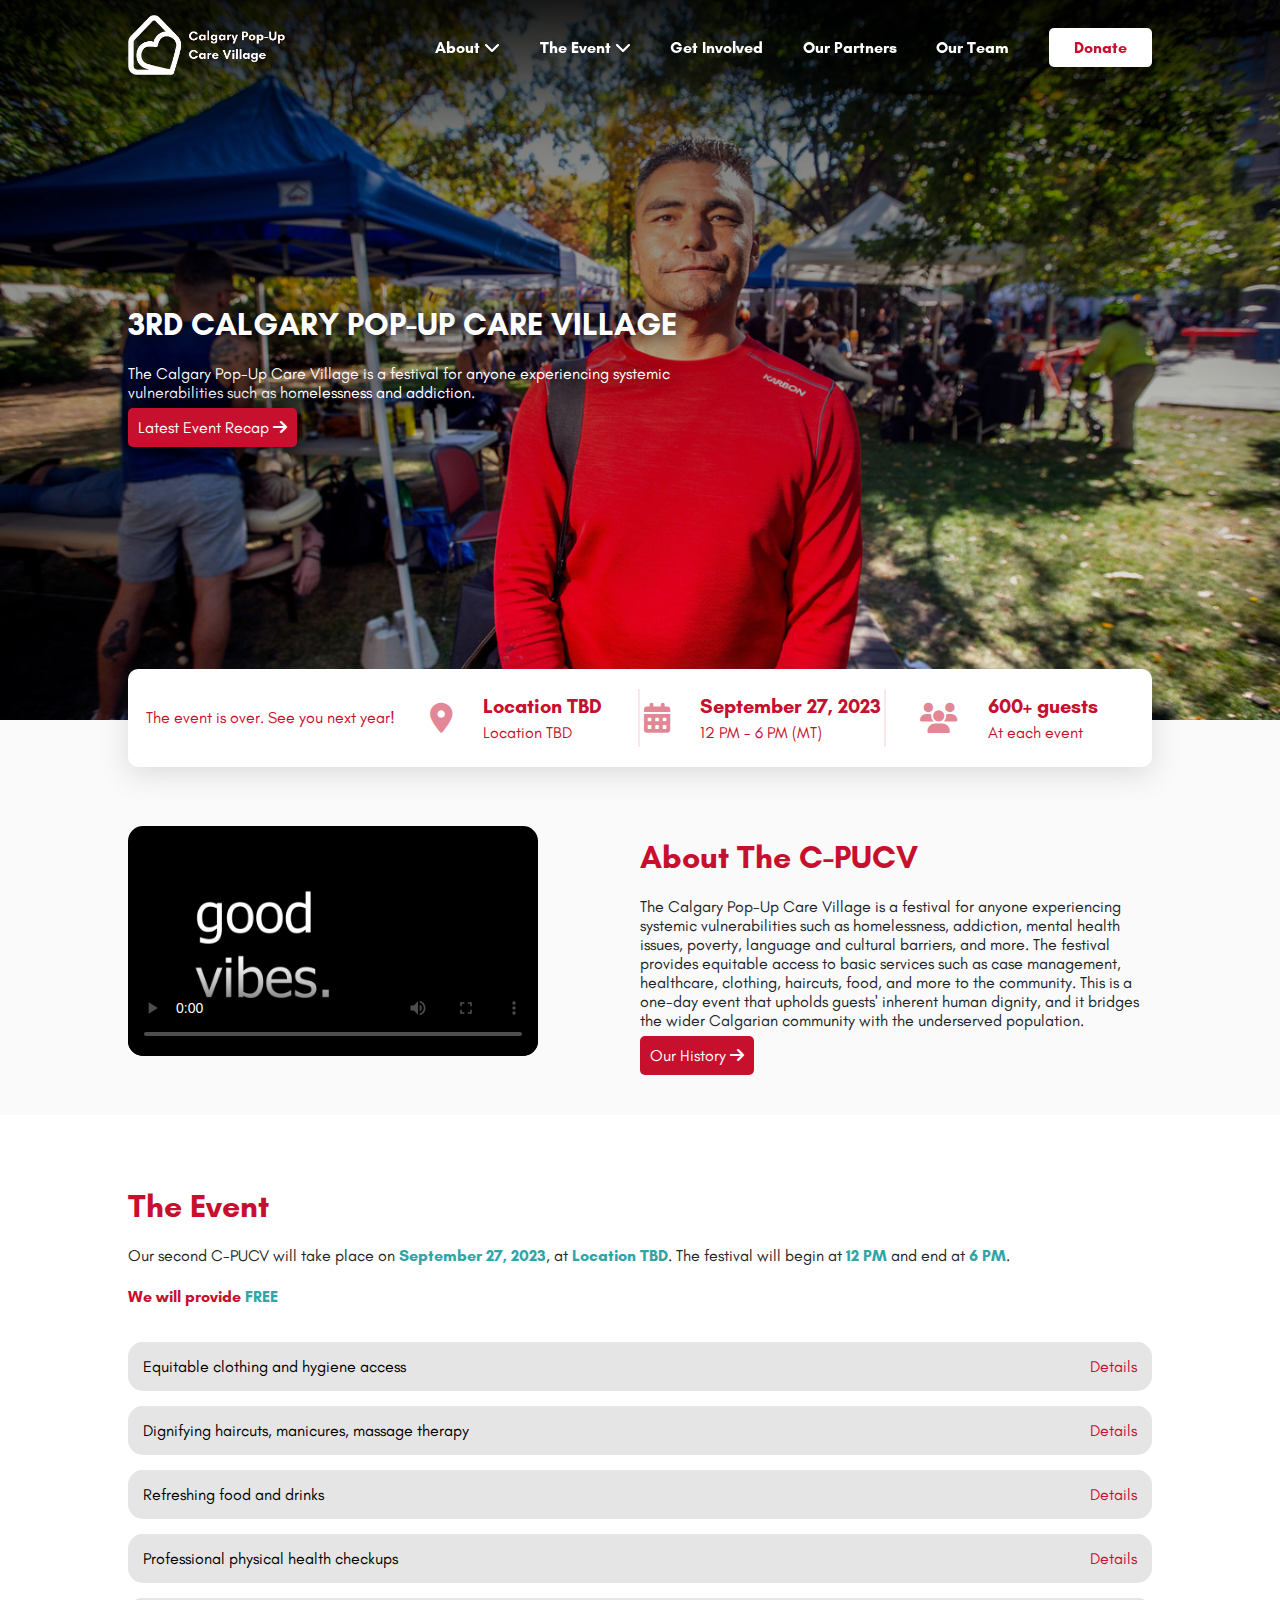
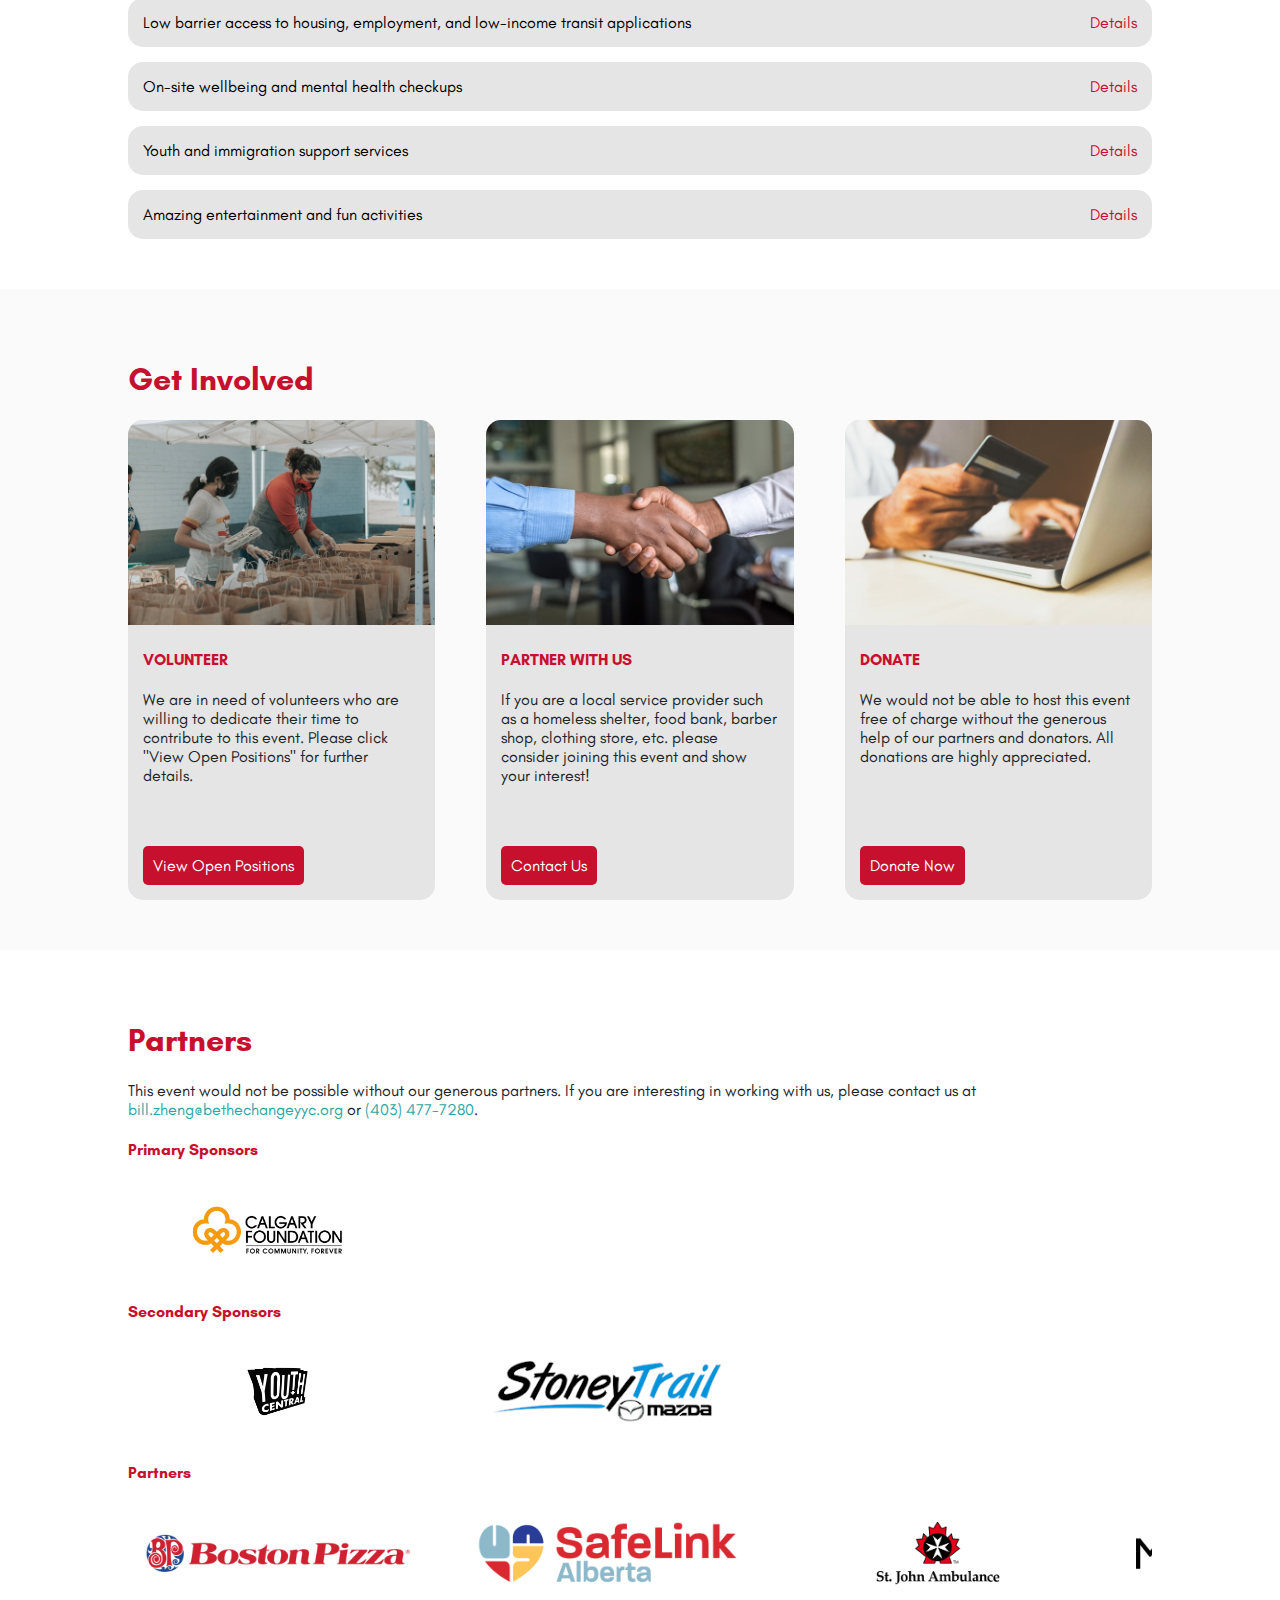
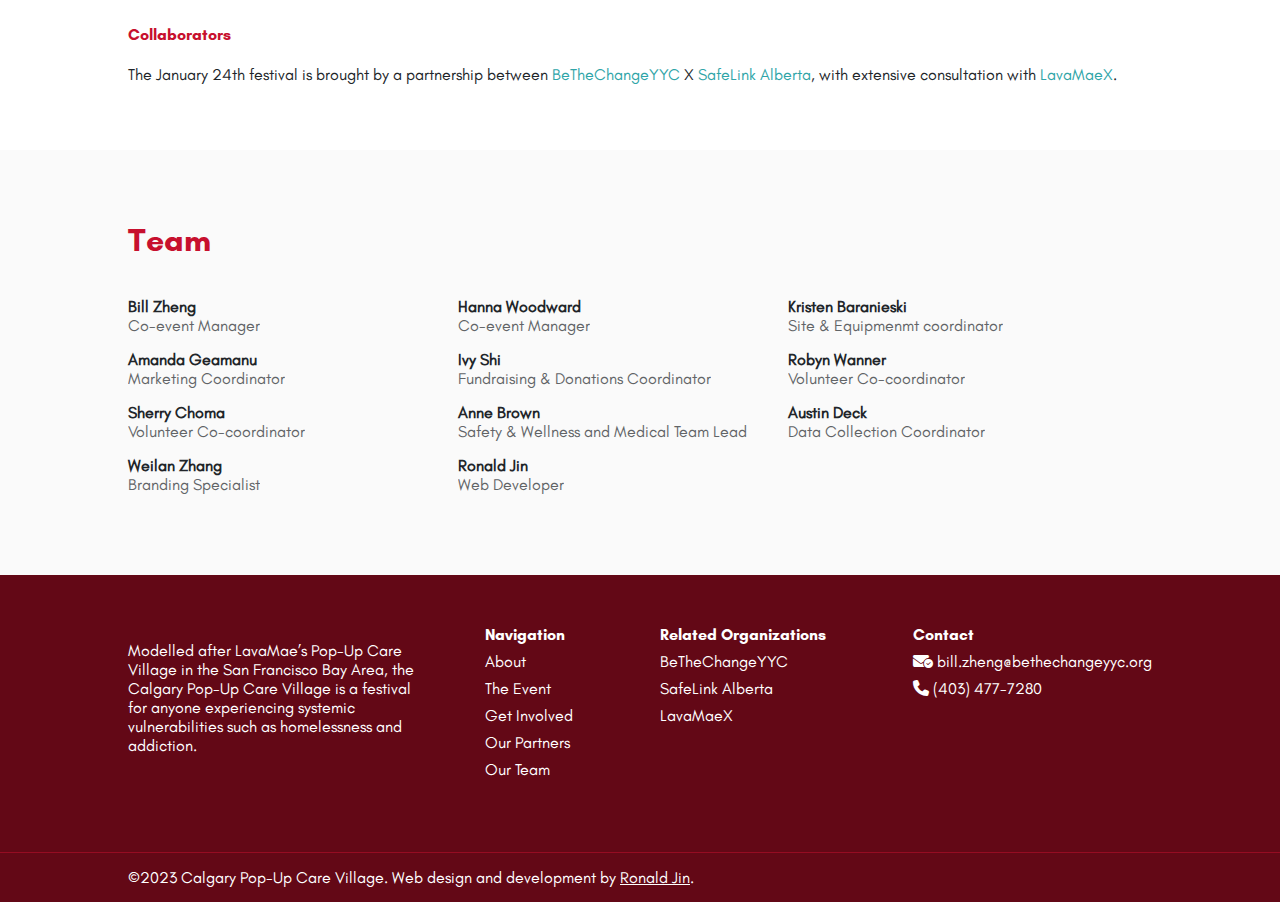
==== index.html @ bc86f2b8 "Update for next event" ====
<!DOCTYPE html>
<html lang="en">

<head>
    <!-- Google tag (gtag.js) -->
    <script async src="https://www.googletagmanager.com/gtag/js?id=G-TZ5S96DHBN"></script>
    <script>
        window.dataLayer = window.dataLayer || [];
        function gtag() { dataLayer.push(arguments); }
        gtag('js', new Date());

        gtag('config', 'G-TZ5S96DHBN');
    </script>
    <title>Calgary Pop-Up Care Village</title>
    <link rel="icon" type="image/x-icon" href="assets/images/favicon-16x16.png">
    <meta name="description"
        content="The C-PUCV is a festival providing access to services such as healthcare, clothing, haircuts, food and more for those experiencing vulnerabilities in Calgary like homelessness and addiction.">
    <link rel="stylesheet" href="assets/css/style.css">
    <link rel="stylesheet" href="assets/css/swiper-bundle.min.css">
    <link rel="stylesheet" href="assets/font awesome/css/all.min.css">
    <link rel="stylesheet" href="https://cdnjs.cloudflare.com/ajax/libs/animate.css/4.1.1/animate.min.css" />
    <meta name="viewport" content="width=device-width, initial-scale=1.0, maximum-scale=1">
</head>

<body>
    <!-- Nav Bar -->
    <div class="nav-bar">
        <a href="/#banner"><img src="assets/images/logo-white.png" alt="Calgary Pop-Up Care Village Logo"
                class="logo"></a>
        <div class="nav-bar-links">
            <div>
                <a class="menu-item" href="/#about">
                    About <i class="fa-solid fa-chevron-down"></i>
                </a>
                <ul class="dropdown-content">
                    <li><a href="history">History</a></li>
                </ul>
            </div>
            <div>
                <a class="menu-item" href="/#event">
                    The Event <i class="fa-solid fa-chevron-down"></i>
                </a>
                <ul class="dropdown-content">
                    <li><a href="09-27-2022">09/27/2022 Recap</a></li>
                </ul>
            </div>
            <a class="menu-item" href="/#get-involved">
                Get Involved
            </a>
            <a class="menu-item" href="/#partners">
                Our Partners
            </a>
            <a class="menu-item" href="/#team">
                Our Team
            </a>
            <a target="_blank" href="https://www.paypal.com/donate/?campaign_id=VTM8XFQFVV2RJ" class="donate-button"
                id="donate-button">
                Donate
            </a>
        </div>
        <a class="menu-item" id="menu"><i class="fa-solid fa-bars"></i></a>
    </div>
    <div class="nav-bar-links-mobile">
        <button id="close-nav"><i class="fa-solid fa-xmark"></i></button>
        <div class="mobile-parent">
            <span>
                <a href="/#about">
                    About
                </a>
                <button onclick="showContents('about-dropdown')" id="about-dropdown-button"><i
                        class="fa-solid fa-plus"></i></button>
            </span>
            <ul class="mobile-dropdown-content" id="about-dropdown">
                <li><a href="history">History</a></li>
            </ul>
        </div>
        <div class="mobile-parent">
            <span>
                <a href="/#event">
                    The Event
                </a>
                <button onclick="showContents('event-dropdown')" id="event-dropdown-button"><i
                        class="fa-solid fa-plus"></i></button>
            </span>
            <ul class="mobile-dropdown-content" id="event-dropdown">
                <li><a href="09-27-2022">09/27/2022 Recap</a></li>
            </ul>
        </div>
        <a href="/#get-involved">
            Get Involved
        </a>
        <a href="/#partners">
            Our Partners
        </a>
        <a href="/#team">
            Our Team
        </a>
        <a target="_blank" href="https://www.paypal.com/donate/?campaign_id=VTM8XFQFVV2RJ" class="donate-button">
            Donate
        </a>
    </div>
    <div id="mask"></div>
    <div id="mask2"></div>
    <div class="container banner" id="banner">
        <div class="banner-text">
            <h1 style=" text-transform: uppercase; color: white; text-shadow: 0px 0px 20px #000000;">3rd Calgary
                <span>Pop-Up</span> Care Village
            </h1>
            <p style="text-shadow: 0px 0px 20px #000000;">The Calgary Pop-Up Care Village is a festival for anyone
                experiencing systemic vulnerabilities such as
                homelessness and addiction.</p>
            <!-- <p><i class="fa-solid fa-calendar-days"></i> September 27, 2023: 12 PM - 6 PM</p>
            <p><i class="fa-solid fa-location-dot"></i> Location TBD (Location TBD)</p> -->
            <!-- <div id="countdown" style="margin-bottom: 30px;">
                <div>
                    <h4 id="days"></h4>
                    <p class="time-unit">Days</p>
                </div>
                <div>
                    <h4 id="hours"></h4>
                    <p class="time-unit">Hours</p>
                </div>
                <div>
                    <h4 id="minutes"></h4>
                    <p class="time-unit">Min</p>
                </div>
                <div>
                    <h4 id="seconds"></h4>
                    <p class="time-unit">Sec</p>
                </div>
            </div> -->
            <a class="button" style="margin-top: 15px; box-shadow:  0px 0px 20px #000000;" href="09-27-2022">Latest
                Event Recap <i class="fa-sharp fa-solid fa-arrow-right"></i></a>
        </div>
    </div>
    <div class="container about" id="about">
        <div class="event-info">
            <div class="event-info-item">
                <div id="countdown">
                    <div>
                        <h4 id="days"></h4>
                        <p class="time-unit">Days</p>
                    </div>
                    <div>
                        <h4 id="hours"></h4>
                        <p class="time-unit">Hours</p>
                    </div>
                    <div>
                        <h4 id="minutes"></h4>
                        <p class="time-unit">Min</p>
                    </div>
                    <div>
                        <h4 id="seconds"></h4>
                        <p class="time-unit">Sec</p>
                    </div>
                </div>
            </div>
            <div class="event-info-item">
                <i class="fa-solid fa-location-dot" style="color: rgba(199, 16, 46, 0.5)"></i>
                <div>
                    <h3>Location TBD</h3>
                    <p>Location TBD</p>
                </div>
            </div>
            <div class="event-info-item">
                <i class="fa-solid fa-calendar-days" style="color: rgba(199, 16, 46, 0.5)"></i>
                <div>
                    <h3>September 27, 2023</h3>
                    <p>12 PM - 6 PM (MT)</p>
                </div>
            </div>
            <div class="event-info-item">
                <i class="fa-solid fa-users" style="color: rgba(199, 16, 46, 0.5)"></i>
                <div>
                    <h3>600+ guests</h3>
                    <p>At each event</p>
                </div>
            </div>
        </div>
        <div class="about-flex">
            <video class="about-video" poster="assets/images/thumbnail.png" controls>
                <source src="assets/ videos/Updated C-PUCV Promotional Video.mp4" type="video/mp4">
                Your browser does not support the video tag.
            </video>
            <div class="about-text">
                <h1>About The C-PUCV</h1>
                <p>The Calgary Pop-Up Care Village is a festival for anyone experiencing systemic vulnerabilities such
                    as homelessness, addiction, mental health issues, poverty, language and cultural barriers, and more.
                    The festival provides equitable access to basic services such as case management, healthcare,
                    clothing, haircuts, food, and more to the community. This is a one-day event that upholds guests'
                    inherent human dignity, and it bridges the wider Calgarian community with the underserved
                    population.</p>
                <a class="button" href="history">Our History <i class="fa-sharp fa-solid fa-arrow-right"></i></a>
            </div>
        </div>
    </div>
    <div class="container event" id="event">
        <h1>The Event</h1>
        <p>Our second C-PUCV will take place on <span class="attention">September 27, 2023</span>, at <span
                class="attention">Location TBD</span>. The festival will begin at
            <span class="attention">12 PM</span> and end at <span class="attention">6 PM</span>.
        </p>
        <h4>We will provide <span class="attention">FREE</span></h4>
        <button class="accordion free-stuff">Equitable clothing and hygiene access</button>
        <div class="panel">
            <p>Our partners will provide clothing free of charge donated by local Calgarians, as well as free hygiene
                products such as razors, shaving cream, toothpaste, toothbrush, and other oral hygiene and hair hygiene
                products. We also have access to handwashing stations and porta potties on top of the city's
                pre-existing washroom system which will help alleviate the stress of guest flow.</p>
        </div>

        <button class="accordion free-stuff">Dignifying haircuts, manicures, massage therapy</button>
        <div class="panel">
            <p>Our partners from MC College, a group of Calgary based Registered Massage Therapists, and nursing
                instructors from the University of Calgary will be employing students and qualified professionals to
                perform dignifying haircuts, manicures, massage therapy services, as well as leading sessions of
                meditation practices free of charge. Guests will have the opportunity to enjoy a refreshing hairstyle
                change, a relaxing massage therapy, a beautifying manicure, as well as a stress-relieving meditation
                session.</p>
        </div>
        <button class="accordion free-stuff">Refreshing food and drinks </button>
        <div class="panel">
            <p>Location TBD will be kindly providing delicious food menu options including the Traditional Three Sisters
                soup, Pea and Ham soup served with Garlic Toast, Kerby Burger, and more. Moreover, we have partnered up
                with Boston Pizza to bring delicious, freshly prepared pizzas of various toppings to the event. Zero
                Food Waste Foundation and several of our partners will also be offering non-perishable food items during
                the festival for guests to access. Furthermore, guests have the opportunity to complete anonymous guest
                surveys and enter random prize draws to obtain pre-packaged take-to-go food items as well. Lastly, our
                partners have brought gift cards from various restaurants across Calgary as an incentive for guests to
                interact with their booth.</p>
        </div>
        <button class="accordion free-stuff">Professional physical health checkups</button>
        <div class="panel">
            <p>Our professional healthcare team will be able to assist guests with woundcares and other healthcare needs
                with paramedics onsite, full-range STBBI testing with gift card incentives. The STI Health Clinic can
                also administer STBBI treatment on-site as well as referrals to other professional health clinics in the
                city of Calgary for follow ups. We are fortunate to have Medicine Shoppe Pharmacy pharmacy who will be
                able to answer any questions regarding medication as well for newcomers, and AHS Safeworks will be
                bringing their iconic van for anyone wanting to access harm reduction safer consumption supplies.
                Additionally, we have nurses available on-site for vaccination administration, including COVID-19
                booster shots, as well as public health nurses representing 811 Healthlink informing the guests of what
                services one can find by accessing 811. In addition, we have partnered up with Pearle Vision from
                Sunridge Mall to bring accessible eye care to the festival. Moreover, St. John Ambulance Canada will be
                giving out nasal naloxone and offering training on opioid poisoning response at the event. Lastly,
                SafeLink Alberta will be bringing case managers and outreach workers representing the agency with
                on-site support of safer-sex supplies and HIV/HCV services.</p>
        </div>
        <button class="accordion free-stuff">Low barrier access to housing, employment, and low-income transit
            applications</button>
        <div class="panel">
            <p>Our partners will provide on-site housing waitlist check-ins for guests who have completed the Calgary
                Homeless Foundation Needs and Assessment Questionnaires (NSQ) documents, or complete one if the guest
                has not done so previously. They will provide professional assistance in terms of providing financial
                literacy course information and employment opportunities. As well, our City of Calgary Transit
                Community Outreach Team will be able to complete Low-Income Transit Applications on-site with guests who
                need to apply for such documents. Lastly, per request of our guests, Calgary Legal Guidance and Mustard
                Seed will be bringing their ID clinic to the festival for any guests to access.</p>
        </div>
        <button class="accordion free-stuff">On-site wellbeing and mental health checkups</button>
        <div class="panel">
            <p>We have fully trained crisis intervention responders and addiction support specialists who are on-site
                with Distress Centre Calgary, ECSSEN Career School, and Wood's Home available as a listening ear for
                anyone experiencing challenges and wanting to talk to someone. They will also offer referrals to
                professional counselling services if guests need. Our indigeneous-based partners will be performing
                drumming sessions as well as fostering cultural connections at the event.
            </p>
        </div>
        <button class="accordion free-stuff">Youth and immigration support services</button>
        <div class="panel">
            <p>As a brand new addition to our festival, we have invited several youth serving and immigrant serving
                agencies to provide services at our festival. Newcomers and refugees who are facing challenges
                navigating the social service system in Canada can access our professional immigration services
                professionals for further information and support. Lastly, Trellis and Calgary John Howard Society Youth
                Service branch will be able to better assist youths who are in-need of wrap-around services,
                anti-bullying support, and more.</p>
        </div>
        <button class="accordion free-stuff">Amazing entertainment and fun activities</button>
        <div class="panel">
            <p>Our festival strives to provide numerous entertainment opportunities for our guests to interact with. We
                have partnered up with PALS to have therapy dogs on-site for guests to pet and interact with
                well-trained professional therapy dogs. As well, we will be bringing photo booths, free-style rapping,
                indigeneous culture, and just plain fun to the event.</p>
        </div>
        <!-- <h4>
            Information Posters
        </h4>
        <ul class="posters">
            <li><a class="link" href="assets/posters/1.png" download="portrait-a4-style-1">Portrait A4 Style 1
                    (.png)</a></li>
            <li><a class="link" href="assets/posters/2.png" download="portrait-a4-style-2">Portrait A4 Style 2
                    (.png)</a></li>
            <li><a class="link" href="assets/posters/horizontal red.png" download="landscape-a-style-1">Landscape A4
                    Style 1 (.png)</a></li>
            <li><a class="link" href="assets/posters/horizontal white.png" download="landscape-a-style-2">Landscape A4
                    Style 2 (.png)</a></li>
            <li><a class="link" href="assets/posters/C-PUCV Horizontal Posters (A4).pdf"
                    download="landscape-a4">Landscape A4 (.pdf)</a></li>
            <li><a class="link" href="assets/posters/C-PUCV Posters (A4).pdf" download="portrait-a4">Portrait A4
                    (.pdf)</a></li>
        </ul> -->
    </div>
    <div class="container get-involved" id="get-involved">
        <h1>Get Involved</h1>
        <div class="get-involved-flex">
            <div class="info-wrapper">
                <img src="assets/images/volunteer.jpg">
                <div class="opportunity">
                    <h4>VOLUNTEER </h4>
                    <p>We are in need of volunteers who are willing
                        to dedicate their time to contribute to this event. Please
                        click "View Open Positions" for further details.</p>
                </div>
                <button id="volunteer" class="button get-involved-button">View Open Positions</button>
            </div>
            <div class="modal" id="volunteer-modal">
                <button class="close"><i class="fa-solid fa-xmark"></i></button>
                <h3>Current Openings</h1>
                    <p> UCalgary Recovery Community Volunteers as well as UCalgary Nursing Students will receive
                        co-curricular credits for time spent attending all mandatory trainings and volunteering for the
                        festival. </p>
                    <button class="accordion" style="margin-top: 0">Data Collection Ambassadors</button>
                    <div class="panel">
                        <p>Summary</p>
                        <p class="job-description">As a Data Collection and Analysis Specialist, you will work in a team
                            of two to ensure accurate collection
                            of surveys during the event for both our partners and guests (voluntary for guests). After
                            the event, you
                            will work collectively with the Team Lead to create and compile data for the Impact Report.
                        </p>
                        <div style="display: flex; flex-wrap: wrap; margin: -7.5px">
                            <a target="_blank" href="assets/pdf/Data Collection Ambassadors.docx.pdf"
                                class="job-button"><i class="fa-solid fa-file-pdf"></i> View Full Details </a>
                            <a target="_blank" href="https://forms.gle/2C3Y3AqjDWkENXGA8" class="job-button"><i
                                    class="fa-solid fa-arrow-up-right-from-square"></i> Apply </a>
                        </div>
                    </div>

                    <button class="accordion">Hospitality Ambassador</button>
                    <div class="panel">
                        <p>Summary</p>
                        <p class="job-description">Hospitality Ambassadors will work in a team of two (minimum) to carry
                            out ‘radical hospitality’: putting
                            extraordinary effort to make the guests feel welcome, to break down barriers that prevent
                            people from
                            participating, and to help people navigate the services and resources available. Ambassadors
                            may patrol
                            the event or work at entry/exit points or a central information booth. These volunteers also
                            encourage
                            participation in activities and free raffles by giving out tickets to guests.</p>
                        <div style="display: flex; flex-wrap: wrap; margin: -7.5px">
                            <a target="_blank" href="assets/pdf/Hospitality Ambassadors.docx (1).pdf"
                                class="job-button"><i class="fa-solid fa-file-pdf"></i> View Full Details </a>
                            <a target="_blank" href="https://forms.gle/2C3Y3AqjDWkENXGA8" class="job-button"><i
                                    class="fa-solid fa-arrow-up-right-from-square"></i> Apply </a>
                        </div>
                    </div>

                    <button class="accordion">Medical Volunteers</button>
                    <div class="panel">
                        <p>Summary</p>
                        <p class="job-description">Volunteers of the Medical First Response Central Team will respond to
                            medical related issues alongside
                            our St. John Ambulance Medical First Response partner. Volunteers will primarily be at the
                            First Aid
                            station and move about the event as needed. EMR , PCP, ACP designations or other similar
                            medical
                            designations are required for this role.</p>
                        <div style="display: flex; flex-wrap: wrap; margin: -7.5px">
                            <a target="_blank" href="assets/pdf/Medical Volunteers.docx.pdf" class="job-button"><i
                                    class="fa-solid fa-file-pdf"></i> View Full Details </a>
                            <a target="_blank" href="https://forms.gle/2C3Y3AqjDWkENXGA8" class="job-button"><i
                                    class="fa-solid fa-arrow-up-right-from-square"></i> Apply </a>
                        </div>
                    </div>

                    <button class="accordion">Safety and Wellness Ambassadors</button>
                    <div class="panel">
                        <p>Summary</p>
                        <p class="job-description">Safety and Wellness (SW) Ambassadors will work in a team of two
                            (minimum) to ensure the general
                            safety and cleanliness of the site is maintained during the event. SW Ambassadors will greet
                            and share
                            conversation with guests in a welcoming and positive manner and help ensure the personal
                            security of
                            everyone working and attending the event. Interactions can include noticing and
                            de-escalating arising
                            security issues during the event, calling for support as needed, and directing individuals
                            to the Safework
                            Safe Consumption Site when appropriate. SW Ambassadors will work with the Medical First
                            Response
                            team to ensure that individuals in medical distress are being properly looked after. In
                            addition,
                            Ambassadors will keep the event location clean and orderly, such as picking up trash.</p>
                        <div style="display: flex; flex-wrap: wrap; margin: -7.5px">
                            <a target="_blank" href="assets/pdf/Safety and Wellness Ambassadors.docx (1).pdf"
                                class="job-button"><i class="fa-solid fa-file-pdf"></i> View Full Details </a>
                            <a target="_blank" href="https://forms.gle/2C3Y3AqjDWkENXGA8" class="job-button"><i
                                    class="fa-solid fa-arrow-up-right-from-square"></i> Apply </a>
                        </div>
                    </div>
            </div>
            <div class="info-wrapper">
                <img src="assets/images/partner.jpg">
                <div class="opportunity">
                    <h4>PARTNER WITH US</h4>
                    <p>If you are a local service provider such as a homeless shelter, food bank, barber shop, clothing
                        store, etc. please consider joining this event and
                        show your interest!</p>
                </div>
                <button id="partner" class="button get-involved-button">Contact Us</button>
                <div class="modal" id="partner-modal">
                    <button class="close"><i class="fa-solid fa-xmark"></i></button>
                    <h3>Contact Us</h3>
                    <p>You can contact us with any of the methods below.</p>
                    <div style="display: flex; flex-wrap: wrap;">
                        <a class="job-button" style="margin-bottom: 30px; margin-right: 15px;"
                            href="mailto:bill.zheng@bethechangeyyc.org"><i
                                class="fa-solid fa-envelope-circle-check"></i>
                            bill.zheng@bethechangeyyc.org</a>
                        <a class="job-button" style="margin-bottom: 30px;" href="tel:403-477-7280"><i
                                class="fa-solid fa-phone"></i> (403) 477-7280</a>
                    </div>
                </div>
            </div>
            <div class="info-wrapper">
                <img src="assets/images/donate.jpg">
                <div class="opportunity">
                    <h4>DONATE</h4>
                    <p>We would not be able to host this event free of
                        charge without the generous help of our partners and donators. All donations are
                        highly appreciated.</p>
                </div>
                <a target="_blank" href="https://www.paypal.com/donate/?campaign_id=VTM8XFQFVV2RJ"
                    class="button get-involved-button">Donate Now</a>
            </div>
        </div>
    </div>
    <div class="container partners" id="partners">
        <h1>Partners</h1>
        <p>This event would not be possible without our generous partners. If you are interesting in working with us,
            please contact us at <a class="link"
                href="mailto:bill.zheng@bethechangeyyc.org">bill.zheng@bethechangeyyc.org</a> or <a class="link"
                href="tel:403-477-7280">(403) 477-7280</a>.</p>
        <h4>Primary Sponsors</h4>
        <div class="swiper swiper1">
            <!-- Additional required wrapper -->
            <div class="swiper-wrapper">
                <!-- Slides -->
                <div class="swiper-slide swiper1-slide"><a target="_blank"
                        href="https://calgaryfoundation.org/grantsawards-loans/types-of-grants/grassroots-grants/neighbour-grants-2/"><img
                            style="height: 100%; width: auto;"
                            src="assets/images/01-24-2023/partners/Calgary-Foundation-scaled.jpg"></a>
                </div>
            </div>

            <!-- If we need navigation buttons
            <div class="swiper-button-prev"></div>
            <div class="swiper-button-next"></div> -->
        </div>
        <h4>
            Secondary Sponsors
        </h4>
        <div class="swiper swiper1">
            <!-- Additional required wrapper -->
            <div class="swiper-wrapper">
                <!-- Slides -->
                <div class="swiper-slide swiper1-slide"><a target="_blank" href="https://youthcentral.com/"><img
                            style="height: 100%; width: auto;"
                            src="assets/images/01-24-2023/partners/Youth-Central-Black-PNG-site-icon.png"></a>
                </div>
                <div class="swiper-slide swiper1-slide"><a target="_blank" href="https://www.stoneytrailmazda.com/"><img
                            style="height: 100%; width: auto;" src="assets/images/01-24-2023/partners/mazda.png"></a>
                </div>
            </div>

            <!-- If we need navigation buttons
            <div class="swiper-button-prev"></div>
            <div class="swiper-button-next"></div> -->
        </div>
        <h4>
            Partners
        </h4>
        <div class="swiper swiper1">
            <!-- Additional required wrapper -->
            <div class="swiper-wrapper">
                <!-- Slides -->
                <div class="swiper-slide swiper1-slide"><a target="_blank"
                        href="https://bostonpizza.com/en/index.html"><img
                            src="assets/images/sponsors/bostonpizza.png"></a></div>
                <div class="swiper-slide swiper1-slide"><a target="_blank" href="https://safelinkalberta.ca/"><img
                            src="assets/images/sponsors/SafeLink-Logo_Cropped-01.png"></a></div>
                <div class="swiper-slide swiper1-slide"><a target="_blank" href="https://sja.ca/en"><img
                            style="height: 100%; width: auto;"
                            src="assets/images/sponsors/St._John_Ambulance_Canada_Logo.svg.png"></a></div>
                <div class="swiper-slide swiper1-slide"><a target="_blank" href="https://www.mccollege.ca/"><img
                            src="assets/images/sponsors/MC College Text WINN (Black)_1587139525.png"></a></div>
                <div class="swiper-slide swiper1-slide"><a target="_blank" href="https://momentum.org/"><img
                            src="assets/images/sponsors/momentum.png"></a></div>
                <div class="swiper-slide swiper1-slide"><a target="_blank" href="https://www.distresscentre.com/"><img
                            src="assets/images/sponsors/DC-logo-medium-transparency.png"></a>
                </div>
                <div class="swiper-slide swiper1-slide"><a target="_blank" href="https://iksook.ca/"><img
                            style="height: 100%; width: auto;"
                            src="assets/images/sponsors/Iksooksipaitapii-Logo-003-1.webp"></a>
                </div>
                <div class="swiper-slide swiper1-slide"><a target="_blank"
                        href="https://www.albertahealthservices.ca/findhealth/Service.aspx?id=1702&serviceAtFacilityID=1035079"><img
                            style="height: 100%; width: auto;" src="assets/images/sponsors/safeworks.jpg"></a>
                </div>
                <div class="swiper-slide swiper1-slide"><a target="_blank"
                        href="https://www.instagram.com/nanbertmanor/"><img style="height: 100%; width: auto;"
                            src="assets/images/sponsors/received_1519053658530473.jpeg"></a>
                </div>
                <div class="swiper-slide swiper1-slide"><a target="_blank"
                        href="https://www.facebook.com/AngelsInActionAIA/"><img style="height: 100%; width: auto;"
                            src="assets/images/01-24-2023/partners/306171343_464691989037082_2234281522987533073_n.jpg"></a>
                </div>
                <div class="swiper-slide swiper1-slide"><a target="_blank" href="https://harvesthillscares.ca/"><img
                            style="height: 100%; width: auto;" src="assets/images/01-24-2023/partners/index.jpg"></a>
                </div>
                <div class="swiper-slide swiper1-slide"><a target="_blank" href="https://www.calgaryfoodbank.com/"><img
                            src="assets/images/01-24-2023/partners/CalgaryFoodBank_Logo.png"></a>
                </div>
                <div class="swiper-slide swiper1-slide"><a target="_blank"
                        href="https://www.facebook.com/yyc.zerowaste/"><img style="height: 100%; width: auto;"
                            src="assets/images/01-24-2023/partners/zerofoodwaste.png"></a>
                </div>
                <div class="swiper-slide swiper1-slide"><a target="_blank"
                        href="https://www.ucalgary.ca/safer-substance-use/ucrc"><img style="height: 100%; width: auto;"
                            src="assets/images/01-24-2023/partners/UCalgary.svg"></a>
                </div>
                <div class="swiper-slide swiper1-slide"><a target="_blank"
                        href="https://www.instagram.com/theliamprojectyyc/?hl=en"><img
                            style="height: 100%; width: auto;"
                            src="assets/images/01-24-2023/partners/dark-blue-logo-1024x1024.png"></a>
                </div>
                <div class="swiper-slide swiper1-slide"><a target="_blank" href="https://immigrant-education.ca/"><img
                            style="height: 100%; width: auto;"
                            src="assets/images/01-24-2023/partners/TIES-Websafe-Logo.png"></a>
                </div>
                <div class="swiper-slide swiper1-slide"><a target="_blank"
                        href="https://www.immigrantservicescalgary.ca/"><img style="height: 100%; width: auto;"
                            src="assets/images/01-24-2023/partners/logo.svg"></a>
                </div>
                <div class="swiper-slide swiper1-slide"><a target="_blank" href="https://www.calgary.ca/cps.html"><img
                            style="height: 100%; width: auto;" src="assets/images/01-24-2023/partners/CPS-logo.svg"></a>
                </div>
                <div class="swiper-slide swiper1-slide"><a target="_blank" href="https://resetcalgary.ca/"><img
                            style="height: 100%; width: auto;"
                            src="assets/images/01-24-2023/partners/Reset-Formerly-SAS-Logo.jpg"></a>
                </div>
                <div class="swiper-slide swiper1-slide"><a target="_blank" href="https://clg.ab.ca/"><img
                            style="height: 100%; width: auto;"
                            src="assets/images/01-24-2023/partners/color-logo.svg"></a>
                </div>
                <div class="swiper-slide swiper1-slide"><a target="_blank"
                        href="https://sunridgemall.net/stores/sunridgemall-sunridge-mall-pearle-vision"><img
                            style="height: 100%; width: auto;"
                            src="assets/images/01-24-2023/partners/Pearle-Vision.png"></a>
                </div>
                <div class="swiper-slide swiper1-slide"><a target="_blank" href="https://medshoppe.ca/"><img
                            style="height: 100%; width: auto;"
                            src="assets/images/01-24-2023/partners/MedShoppeLogoReverse.png"></a>
                </div>
                <div class="swiper-slide swiper1-slide"><a target="_blank"
                        href="https://www.albertahealthservices.ca/findhealth/Service.aspx?id=1001498"><img
                            style="height: 100%; width: auto;"
                            src="assets/images/01-24-2023/partners/1200px-Alberta_Health_Services_Logo.svg.png"></a>
                </div>
                <div class="swiper-slide swiper1-slide"><a target="_blank" href="https://www.palspets.com/"><img
                            style="height: 100%; width: auto;"
                            src="assets/images/01-24-2023/partners/PALS_bwlogo.png"></a>
                </div>
                <div class="swiper-slide swiper1-slide"><a target="_blank" href="https://www.woodshomes.ca/"><img
                            style="height: 100%; width: auto;" src="assets/images/01-24-2023/partners/Group.svg"></a>
                </div>
                <div class="swiper-slide swiper1-slide"><a target="_blank" href="https://ecssen.ca/"><img
                            style="height: 100%; width: auto;"
                            src="assets/images/01-24-2023/partners/new_ecssen_logo.png"></a>
                </div>
                <div class="swiper-slide swiper1-slide"><a target="_blank" href="https://www.risecalgary.ca/"><img
                            style="height: 100%; width: auto;"
                            src="assets/images/01-24-2023/partners/RCRC_Logo_Colour.webp"></a>
                </div>
                <div class="swiper-slide swiper1-slide"><a target="_blank" href="https://www.goodwill.ab.ca/"><img
                            src="assets/images/01-24-2023/partners/goodwill.png"></a>
                </div>
                <div class="swiper-slide swiper1-slide"><a target="_blank" href="https://ciwa-online.com/"><img
                            src="assets/images/01-24-2023/partners/ciwa40years.gif"></a>
                </div>
                <div class="swiper-slide swiper1-slide"><a target="_blank" href="https://www.prospectnow.ca/"><img
                            src="assets/images/01-24-2023/partners/logo_green.svg"></a>
                </div>
                <div class="swiper-slide swiper1-slide"><a target="_blank" href="https://gatewayassociation.ca/"><img
                            style="height: 100%; width: auto;"
                            src="assets/images/01-24-2023/partners/cropped-logogateweb.png"></a>
                </div>
                <div class="swiper-slide swiper1-slide"><a target="_blank" href="https://www.cjhs.ca/"><img
                            src="assets/images/01-24-2023/partners/CJHSTitleBar.png"></a>
                </div>
                <div class="swiper-slide swiper1-slide"><a target="_blank"
                        href="https://www.salvationarmycalgary.org/"><img style="height: 100%; width: auto;"
                            src="assets/images/01-24-2023/partners/giving-hope-today.webp"></a>
                </div>
                <div class="swiper-slide swiper1-slide"><a target="_blank" href="https://theseed.ca/"><img
                            style="height: 100%; width: auto;"
                            src="assets/images/01-24-2023/partners/mustard-seed-logo.svg"></a>
                </div>
                <div class="swiper-slide swiper1-slide"><a target="_blank" href="https://alphahousecalgary.com/"><img
                            style="height: 100%; width: auto;"
                            src="assets/images/01-24-2023/partners/alpha-logo.png"></a>
                </div>
                <div class="swiper-slide swiper1-slide"><a target="_blank" href="https://www.innfromthecold.ca/"><img
                            style="height: 100%; width: auto;"
                            src="assets/images/01-24-2023/partners/innfromthecold.jpg"></a>
                </div>
                <div class="swiper-slide swiper1-slide"><a target="_blank" href="https://www.bethechangeyyc.org/"><img
                            style="height: 100%; width: auto;"
                            src="assets/images/01-24-2023/partners/bethechange.png"></a>
                </div>
                <div class="swiper-slide swiper1-slide"><a target="_blank" href="https://www.growwithtrellis.ca/"><img
                            style="height: 100%; width: auto;"
                            src="assets/images/01-24-2023/partners/trellis-society-logo.jpeg"></a>
                </div>
                <div class="swiper-slide swiper1-slide"><a target="_blank" href="https://actiondignity.org/"><img
                            style="height: 100%; width: auto;"
                            src="assets/images/01-24-2023/partners/actiondignity.jpg"></a>
                </div>
                <div class="swiper-slide swiper1-slide"><a target="_blank" href="https://caryacalgary.ca/"><img
                            style="height: 100%; width: auto;" src="assets/images/01-24-2023/partners/carya.png"></a>
                </div>
                <div class="swiper-slide swiper1-slide"><a target="_blank" href="https://malcolmrussell.net/"><img
                            style="height: 100%; width: auto;" src="assets/images/01-24-2023/partners/malcolm.png"></a>
                </div>
                <div class="swiper-slide swiper1-slide"><a target="_blank" href="http://thelocalbooth.ca/"><img
                            style="height: 100%; width: auto;"
                            src="assets/images/01-24-2023/partners/localbooth.png"></a>
                </div>
                <div class="swiper-slide swiper1-slide"><a target="_blank" href="https://www.recoveryoncampusalberta.ca/"><img
                            style="height: 100%; width: auto;" src="assets/images/01-24-2023/partners/roc.png"></a>
                </div>
            </div>
            <!-- If we need navigation buttons -->
            <!-- <div class="swiper-button-prev"></div>
            <div class="swiper-button-next"></div> -->
        </div>

        <h4>Collaborators</h4>
        <p>The January 24th festival is brought by a partnership between <a class="link"
                href="https://www.bethechangeyyc.org/">BeTheChangeYYC</a> X <a class="link"
                href="https://safelinkalberta.ca/">SafeLink Alberta</a>, with extensive consultation with <a
                class="link" href="https://lavamaex.org/">LavaMaeX</a>.</p>
    </div>
    <div class="container youth-leadership" id="team">
        <h1>Team</h1>
        <div class="team-flex">
            <div>
                <ul>
                    <li>
                        <h5>Bill Zheng</h5>
                        <p>Co-event Manager</p>
                    </li>
                    <li>
                        <h5>Hanna Woodward</h5>
                        <p>Co-event Manager</p>
                    </li>
                    <li>
                        <h5>Kristen Baranieski</h5>
                        <p>Site & Equipmenmt coordinator</p>
                    </li>
                    <li>
                        <h5>Amanda Geamanu</h5>
                        <p>Marketing Coordinator</p>
                    </li>
                    <li>
                        <h5>Ivy Shi</h5>
                        <p>Fundraising & Donations Coordinator</p>
                    </li>
                    <li>
                        <h5>Robyn Wanner</h5>
                        <p>Volunteer Co-coordinator</p>
                    </li>
                    <li>
                        <h5>Sherry Choma</h5>
                        <p>Volunteer Co-coordinator</p>
                    </li>
                    <li>
                        <h5>Anne Brown</h5>
                        <p>Safety & Wellness and Medical Team Lead</p>
                    </li>
                    <li>
                        <h5>Austin Deck</h5>
                        <p>Data Collection Coordinator</p>
                    </li>
                    <li>
                        <h5>Weilan Zhang</h5>
                        <p>Branding Specialist</p>
                    </li>
                    <li>
                        <h5>Ronald Jin</h5>
                        <p>Web Developer</p>
                    </li>
                </ul>
            </div>
        </div>
    </div>
    <footer class="container">
        <p class="footer-desc">Modelled after LavaMae’s Pop-Up Care Village in the San Francisco Bay Area, the
            Calgary
            Pop-Up Care Village is a festival for anyone experiencing systemic vulnerabilities such as homelessness
            and
            addiction.</p>
        <div>
            <span style="font-family: GlacialIndifference-B;">Navigation</span>
            <ul>
                <li><a href="/#about">About</a></li>
                <li><a href="/#event">The Event</a></li>
                <li><a href="/#get-involved">Get Involved</a></li>
                <li><a href="/#partners">Our Partners</a></li>
                <li><a href="/#team">Our Team</a></li>
            </ul>
        </div>
        <div>
            <span style="font-family: GlacialIndifference-B;">Related Organizations</span>
            <ul>
                <li><a target="_blank" href="https://www.bethechangeyyc.org/">BeTheChangeYYC</a></li>
                <li><a target="_blank" href="https://safelinkalberta.ca/">SafeLink Alberta</a></li>
                <li><a target="_blank" href="https://lavamaex.org/">LavaMaeX</a></li>
            </ul>
        </div>
        <div>
            <span style="font-family: GlacialIndifference-B;">Contact</span>
            <ul>
                <li><a href="mailto:bill.zheng@bethechangeyyc.org"><i class="fa-solid fa-envelope-circle-check"></i>
                        bill.zheng@bethechangeyyc.org</a></li>
                <li><a href="tel:403-477-7280"><i class="fa-solid fa-phone"></i> (403) 477-7280</a></li>
            </ul>
        </div>
    </footer>
    <div class="copyright">©2023 Calgary Pop-Up Care Village. Web design and development by <a target="_blank"
            href="https://ronald-jin.vercel.app/" style="color: white">Ronald Jin</a>.</div>
    <script src="assets/js/script.js"></script>
    <script src="assets/js/swiper-bundle.min.js"></script>
    <script src="assets/js/swiper.js"></script>
    <script src="assets/js/accordion.js"></script>
    <script src="assets/js/modal.js"></script>
    <script src="assets/js/navbar.js"></script>
    <script type="application/ld+json">
        {
          "@context": "https://schema.org",
          "@type": "Event",
          "name": "Calgary Pop-Up Care Village",
          "startDate": "2022-09-27T112:00",
          "endDate": "2022-09-27T118:00",
          "eventAttendanceMode": "https://schema.org/OfflineEventAttendanceMode",
          "eventStatus": "https://schema.org/EventScheduled",
          "location": {
            "@type": "Place",
            "name": "Location TBD",
            "address": {
              "@type": "PostalAddress",
              "streetAddress": "Location TBD",
              "addressLocality": "Calgary",
              "postalCode": "T2P 2M5",
              "addressRegion": "AB",
              "addressCountry": "CA"
            }
          },
          "image": [
            "https://c-pucv.ca/assets/images/logo.png"
           ],
          "description": "The C-PUCV is a festival providing access to services such as healthcare, clothing, haircuts, food and more for those experiencing vulnerabilities in Calgary like homelessness and addiction.",
          "organizer": {
            "@type": "Organization",
            "name": "Calgary Pop-Up Care Village",
            "url": "https://c-pucv.ca/"
          }
        }
        </script>
</body>

</html>
---- assets/css/style.css ----
@font-face {
    font-family: GlacialIndifference;
    src: url("../fonts/GlacialIndifference-Regular.otf") format("opentype");
}

@font-face {
    font-family: GlacialIndifference-It;
    src: url("../fonts/GlacialIndifference-Italic.otf") format("opentype");
}

@font-face {
    font-family: GlacialIndifference-B;
    src: url("../fonts/GlacialIndifference-Bold.otf") format("opentype");
}

html {
    scroll-behavior: smooth;
}

body {
    margin: 0;
    padding: 0;
    font-family: GlacialIndifference, sans-serif;
    color: #212529;
    overflow-x: hidden;
    font-size: 1rem;
}

h1 {
    font-size: 2rem;
    font-family: GlacialIndifference-B, sans-serif;
    color: rgba(199, 16, 46);
}

h2 {
    font-size: 1.5rem;
    font-family: GlacialIndifference-B, sans-serif;
    color: rgba(199, 16, 46);
}

h3 {
    font-size: 1.25rem;
    font-family: GlacialIndifference-B, sans-serif;
    color: rgba(199, 16, 46);
}

h4 {
    font-size: 1rem;
    font-family: GlacialIndifference-B, sans-serif;
    color: rgba(199, 16, 46);
}

h5 {
    font-family: GlacialIndifference, sans-serif;
    font-size: 1rem;
    color: rgba(199, 16, 46);
}

p {
    font-size: 1rem;
}

button {
    font-family: GlacialIndifference, sans-serif;
}

.link {
    text-decoration: none;
    color: #2fa5a8;
}

.link:hover {
    text-decoration: underline;
}

.swiper-button-prev {
    background-image: url("../images/circle-left-solid.svg") !important;
    background-repeat: no-repeat;
    background-size: 100% auto;
    background-position: center;
    filter: drop-shadow(0px 0px 10px rgb(0 0 0 / 1));
}

.swiper-button-next {
    background-image: url("../images/circle-right-solid.svg") !important;
    background-repeat: no-repeat;
    background-size: 100% auto;
    background-position: center;
    filter: drop-shadow(0px 0px 10px rgb(0 0 0 / 1));
}

.swiper-button-next::after {
    display: none;
}

.swiper-button-prev::after {
    display: none;
}

.container {
    padding: 50px 10vw 50px 10vw;
}

div {
    box-sizing: border-box;
}

.nav-bar {
    padding: 15px 10vw 15px 10vw;
    position: fixed;
    top: 0;
    display: flex;
    flex-direction: row;
    justify-content: space-between;
    align-items: center;
    width: 100%;
    z-index: 999;
    font-family: GlacialIndifference-B;
}

.nav-bar a {
    text-decoration: none;
    color: white;
}


.nav-bar-links {
    width: 70%;
    display: flex;
    justify-content: space-between;
    align-items: center;
}

.nav-bar-links div {
    position: relative;
}

.dropdown-content {
    background-color: white;
    position: absolute;
    box-shadow: rgba(100, 100, 111, 0.2) 0px 7px 29px 0px;
    display: none;
    padding: 15px;
    list-style: none;
    top: 0;
    opacity: 0;
    min-width: 100px;
}

.dropdown-content li a {
    color: rgba(199, 16, 46) !important;
    font-family: GlacialIndifference;
}

.nav-bar-links div:hover .dropdown-content {
    display: block;
    opacity: 1;
    transition: opacity 2s;
}

.nav-bar-links-mobile {
    display: none;
}

.mobile-dropdown-content {
    display: none;
    list-style: none;
    padding: 0;
    margin: 0;
}


.nav-bar-links-mobile a {
    text-decoration: none;
    color: white;
    font-family: GlacialIndifference-B;
}

.mobile-dropdown-content li a {
    color: rgba(199, 16, 46) !important;
    font-family: GlacialIndifference;
}

.mobile-dropdown-content-active {
    display: block;
}

.mobile-parent button {
    border-style: none;
    background-color: transparent;
    cursor: pointer;
    color: rgba(199, 16, 46);
}

.logo {
    height: 60px;
}

#menu {
    position: absolute;
    right: 10vw;
    top: 50%;
    -ms-transform: translateY(-50%);
    transform: translateY(-50%);
    display: none !important;
    cursor: pointer;
}

#close-nav {
    display: none;
    position: absolute;
    top: 0;
    left: 0;
    padding: 30px;
    border: none;
    background: none;
    font-size: 1.5rem;
    cursor: pointer;
    color: rgba(199, 16, 46);
}

@media (max-width: 1100px) {

    #close-nav {
        display: block;
    }

    #menu {
        display: block !important;
    }

    .nav-bar {
        display: block;
    }

    .nav-bar-links {
        display: none;
    }

    .nav-bar-links-mobile {
        width: 300px;
        flex-direction: column;
        justify-content: flex-start;
        position: fixed;
        right: 0;
        top: 0;
        height: 100vh;
        background-color: white;
        padding: 30px;
        padding-top: 115.5px;
        display: none;
        z-index: 1001;
    }

    .nav-bar-links-mobile a, .nav-bar-links-mobile div {
        margin-bottom: 15px;
        color: rgba(199, 16, 46);
    }
}

@media (min-width: 1100px) {
    .nav-bar-links-mobile {
        display: none !important;
    }

    #mask2 {
        display: none !important;
    }
}

.banner {
    width: 100vw;
    min-height: 80vh;
    display: flex;
    position: relative;
    align-items: center;
    background-image: linear-gradient(180deg, rgba(0, 0, 0, 0.9) 0%, rgba(0, 0, 0, 0.5) 20%, rgba(255, 255, 255, 0) 100%), url('../images/ezgif.com-gif-maker (1).jpg');
    background-size: cover;
    background-position: 50% 20%;
}

.banner-text {
    z-index: 10;
    text-align: left;
    max-width: 600px;
    color: white;
}


.background {
    background: url('../images/20220927-Calgary-Pop-up-Care-Village-AT-0006.webp');
    background-size: cover;
    position: fixed;
    width: 100vw;
    height: 100vh;
    z-index: -1;
}

.layer {
    background-color: rgba(199, 16, 46, 0.9);
    position: fixed;
    top: 0;
    left: 0;
    width: 100%;
    height: 100%;
}

.about {
    width: 100vw;
    background-color: #fafafa;
    position: relative;
}

.about-flex {
    display: flex;
    flex-direction: row;
    justify-content: space-between;
    flex-wrap: wrap-reverse;
    align-items: center;
}

.about-text {
    width: 50%;
}
.about-video {
    border-radius: 15px;
    width: 40%;
}

.attention {
    font-family: GlacialIndifference-B, sans-serif;
    color: #2fa5a8;
}

.service-list {
    width: 100%;
    list-style-type: none;
    padding: 0;
    margin: 0;
    display: flex;
    flex-direction: row;
    flex-wrap: wrap;
}

.service-list li {
    margin-right: 15px !important;
    width: fit-content;
    background-color: white;
    margin: 0 0 10px 0;
    color: rgba(199, 16, 46);
    padding: 10px;
    border-radius: 15px;
}

.service-list:last-child {
    margin-right: 0px !important;
}

.event-text {
    width: 30%;
}

.event-flex {
    display: flex;
    flex-direction: row;
    justify-content: space-between;
    flex-wrap: wrap;
    align-items: bottom;
}


.swiper1 {
    width: 100%;
    height: 100px;
}

.swiper1-slide {
    width: 300px !important;
    border-style: solid;
    border-color: white;
    background-color: white;
    border-radius: 15px;
    display: flex;
    align-items: center;
    justify-content: center;
    padding: 15px;
}

.swiper1-slide a {
    height: 100%;
    width: 100%;
    display: flex;
    align-items: center;
    justify-content: center;
}

.swiper1-slide a img {
    width: 100%;
}

.get-involved {
    background-color: #fafafa;
}

.get-involved-flex {
    display: flex;
    flex-direction: row;
    flex-wrap: wrap;
    justify-content: space-between;
}

.get-involved-flex .info-wrapper {
    width: 30%;
    height: fit-content;
    background-color: #e5e5e5;
    border-radius: 15px;
    position: relative;
}


.get-involved-flex img {
    width: 100%;
    height: 40%;
    border-radius: 15px 15px 0 0;
    object-fit: cover;
}

.get-involved-flex .opportunity {
    width: 100%;
    padding: 0 15px 60px 15px;
    min-height: 250px;
}

.button {
    padding: 10px;
    color: white;
    background-color: rgba(199, 16, 46);
    border: none;
    border-radius: 5px;
    cursor: pointer;
    text-decoration: none;
}

.button:hover {
    background-color: rgb(255, 27, 65);
    transition: all 0.2s;
    text-decoration: none;
}

.get-involved-button {
    position: absolute;
    bottom: 0;
    font-size: 1rem;
    margin: 15px;
}

.swiper2 {
    width: 100%;
    height: fit-content;
}

.swiper2-slide {
    height: 400px !important;
    width: 300px !important;
    position: relative;
}

.swiper2-slide img {
    object-fit: cover;
    width: 100%;
    height: 100%;
    border-radius: 15px;
}

.swiper2-slide h4 {
    position: absolute;
    bottom: 0;
    margin: 15px;
    text-shadow: 0px 0px 20px #000000
}

.youth-leadership {
    background-color: #fafafa;
    color: #212529;
}

.swiper3 {
    width: 100%;
    height: fit-content;
}

.swiper3-slide {
    height: 200px !important;
    width: 300px !important;
    color: white;
    position: relative;
    background: rgb(231, 231, 231);
    background: linear-gradient(45deg, rgba(231, 231, 231, 1) 0%, rgba(144, 144, 144, 1) 100%);
    border-radius: 15px;
}

.swiper3-slide h4 {
    position: absolute;
    bottom: 0;
    margin: 15px;
    text-shadow: 0px 0px 20px #000000
}

.swiper4 {
    width: 100%;
    height: 100px;
}

.swiper4-slide {
    width: auto !important;
    display: flex;
    align-items: center;
    justify-content: center;
    padding: 15px;
}

.swiper4-slide a {
    height: 100%;
    width: 100%;
    display: flex;
    align-items: center;
    justify-content: center;
}

.swiper4-slide a img {
    height: 100%;
    width: auto;
}


#mask {
    position: fixed;
    top: 0;
    left: 0;
    background-color: rgb(0, 0, 0, 0.5);
    width: 100vw;
    height: 100vh;
    z-index: 1000;
    display: none;
}

#mask2 {
    position: fixed;
    top: 0;
    left: 0;
    background-color: rgb(0, 0, 0, 0.5);
    width: 100vw;
    height: 100vh;
    z-index: 1000;
    display: none;
}

.modal {
    position: fixed;
    top: 0;
    left: 0;
    background-color: white;
    height: 80vh;
    width: 80vw;
    margin: 10vh 10vw 10vh 10vw;
    z-index: 1001;
    border-radius: 15px;
    padding: 15px;
    overflow-y: auto;
    display: none;
}

.close {
    position: absolute;
    right: 15px;
    top: 15px;
    border: none;
    background: none;
    font-size: 1.5rem;
    cursor: pointer;
    color: #212529;
}

.close:hover {
    color: rgba(199, 16, 46);
    transition: color 0.2s;
}

#countdown {
    display: flex;
    text-align: center;
    margin: -5px;
}

#countdown h4 {
    margin: 0;
}

#countdown div {
    width: 50px;
    color: rgba(199, 16, 46);
    border-radius: 5px;
    height: min-content;
    padding: 5px;
    margin: 0;
}

.time-unit {
    font-size: 1rem;
    margin: 0;
}

.accordion {
    background-color: #e5e5e5;
    cursor: pointer;
    padding: 15px;
    width: 100%;
    text-align: left;
    border: none;
    outline: none;
    transition: 0.4s;
    font-family: GlacialIndifference, sans-serif;
    margin-top: 15px;
    border-radius: 15px;
    color: black;
    font-size: 1rem;
}

.active,
.accordion:hover {
    background-color: #ccc;
}

.panel {
    padding: 0 15px;
    max-height: 0;
    overflow: hidden;
    transition: max-height 0.2s ease-out;
}

.job-button {
    background-color: rgba(199, 16, 46);
    padding: 10px;
    color: white;
    border-radius: 5px;
    text-decoration: none;
    cursor: pointer;
    margin: 7.5px;
}

.job-button:hover {
    background-color: rgb(255, 27, 65);
    transition: background-color 0.2s;
}

.accordion:after {
    content: 'Details';
    /* Unicode character for "plus" sign (+) */
    color: rgba(199, 16, 46);
    float: right;
    margin-left: 5px;
}

.active:after {
    content: "Close";
    /* Unicode character for "minus" sign (-) */
}

.job-description {
    color: #444;
}

.team-flex {
    display: flex;
    flex-wrap: wrap;
}

.team-flex ul {
    padding: 0;
    display: flex;
    flex-direction: row;
    flex-wrap: wrap;
}

.team-flex div {
    width: 100%;
}

.team-flex ul li {
    list-style: none;
    margin-bottom: 15px;
    margin-right: 30px;
    width: 300px;
}

.team-flex ul li:last-child {
    margin-bottom: 0;
    margin-right: 0;
}

.team-flex h5,
.team-flex p {
    padding: 0;
    margin: 0;
    hyphens: auto;
    color: #212529
}

.team-flex p {
    opacity: 0.7;
}

footer {
    background-color: rgba(99, 8, 22, 1);
    display: flex;
    justify-content: space-between;
    font-size: 1rem;
    flex-wrap: wrap;
    color: white;
}

footer p {
    font-size: 1rem;
}

footer a {
    text-decoration: none;
    color: white;
}

.footer-desc {
    width: 300px;
    margin-bottom: 15px;
}

footer div {
    margin-bottom: 15px;
    margin-right: 30px;
}

footer div:last-child {
    margin-bottom: 0;
    margin-right: 0;
}

@media (max-width: 520px) {
    .footer-desc {
        width: 100%;
    }
}

footer ul {
    list-style-type: none;
    margin: 0;
    padding: 0;
    width: fit-content;
}

footer li {
    margin: 0.5rem 0 0.5rem 0;
}

.copyright {
    padding: 15px 10vw 15px 10vw;
    font-size: 1rem;
    border-top: 1px solid rgba(199, 16, 46, 0.5);
    background-color: rgba(99, 8, 22, 1);
    color: white;
}

video[poster] {
    object-fit: cover;
}

.nav-bar-links .donate-button {
    background-color: white;
    color: rgba(199, 16, 46);
    padding: 10px 25px 10px 25px;
    border-radius: 5px;
}

.nav-bar-links-mobile .donate-button {
    background-color: rgba(199, 16, 46);
    padding: 15px;
    color: white !important;
    width: fit-content;
    border-radius: 15px;
}

.red-button {
    background-color: rgba(199, 16, 46) !important;
    color: white !important;
}

@media (max-width: 1000px) {
    .get-involved-flex .info-wrapper {
        width: 100%;
        margin-bottom: 30px;
    }

    .get-involved-flex img {
        height: 300px;
    }

    .about-video {
        width: 100%;
    }

    .about-text {
        width: 100%;
        margin: 0 0 30px 0;
    }
    .about-image-wrapper {
        width: 100%;
    }
}


@media (max-width: 375px) {

    .swiper1-slide,
    .swiper2-slide,
    .swiper3-slide {
        width: 100% !important;
    }
}

.event-info {
    margin-top: -101.5px;
    background-color: white;
    color: rgba(199, 16, 46);
    display: flex;
    flex-direction: row;
    justify-content: space-between;
    align-items: center;
    padding: 20px;
    border-radius: 10px 10px 10px 10px;
    flex-wrap: wrap;
    margin-bottom: 50px;
    box-shadow: rgb(100 100 111 / 20%) 0px 7px 29px 0px;
}

.event-info-item {
    display: flex;
    align-items: center;
    width: 25%;
    border-right: 2px solid rgba(199, 16, 46, 0.1);
    justify-content: center;
}

.event-info-item:last-child {
    border-right: 0;
}

.event-info-item div {
    margin-left: 30px;
}

.event-info-item i {
    font-size: 30px;
}

.event-info-item div h3,
.event-info-item div p {
    margin: 5px 0 5px 0;
}

@media (max-width: 1100px) {

    .event-info-item {
        width: 50%;
        border-right: 0;
        justify-content: center;
    }
}

@media (max-width: 700px) {

    .event-info {
        margin-top: -128px;
    }

    .event-info-item {
        width: 100%;
    }
}

.swiper5 {
    height: 70vh;
    width: 100vw;
}

.swiper5-slide img {
    height: 100%;
    width: 100%;
    object-fit: cover;
    object-position: center top;
}

.swiper5:after {
    content: '';
    position: absolute;
    z-index: 1;
    top: 0;
    left: 0;
    right: 0;
    bottom: 0;
    background: linear-gradient(180deg, rgba(0, 0, 0, 0.9) 0%, rgba(0, 0, 0, 0.5) 20%, rgba(255, 255, 255, 0) 100%);
}

.event-recap-banner {
    position: relative;
}

.event-recap-header {
    color: white;
    position: absolute;
    top: 50%;
    left: 50%;
    transform: translate(-50%, -50%);
    z-index: 1;
}


mark {
    display: inline-block;
    line-height: 0em;
    padding-bottom: 0.5em;
    background-color: rgba(199, 16, 46, 0.15);
}

.media-features {
    background-color: #e5e5e5;
    width: 100%;
    border-radius: 15px;
    padding: 30px;
}

.media-feature-logos {
    display: flex;
    width: 100%;
    flex-wrap: wrap;
    padding: -30px;
    justify-content: space-evenly;
}

.media-feature-logos img {
    height: 60px;
    margin: 30px;
}

@media (max-width: 500px) {
    .media-feature-logos {
        align-items: center;
    }

    .media-feature-logos a {
        width: 70%;
    }

    .media-feature-logos img {
        width: 100%;
        height: auto;
        margin: 30px 0 30px 0;
    }
}
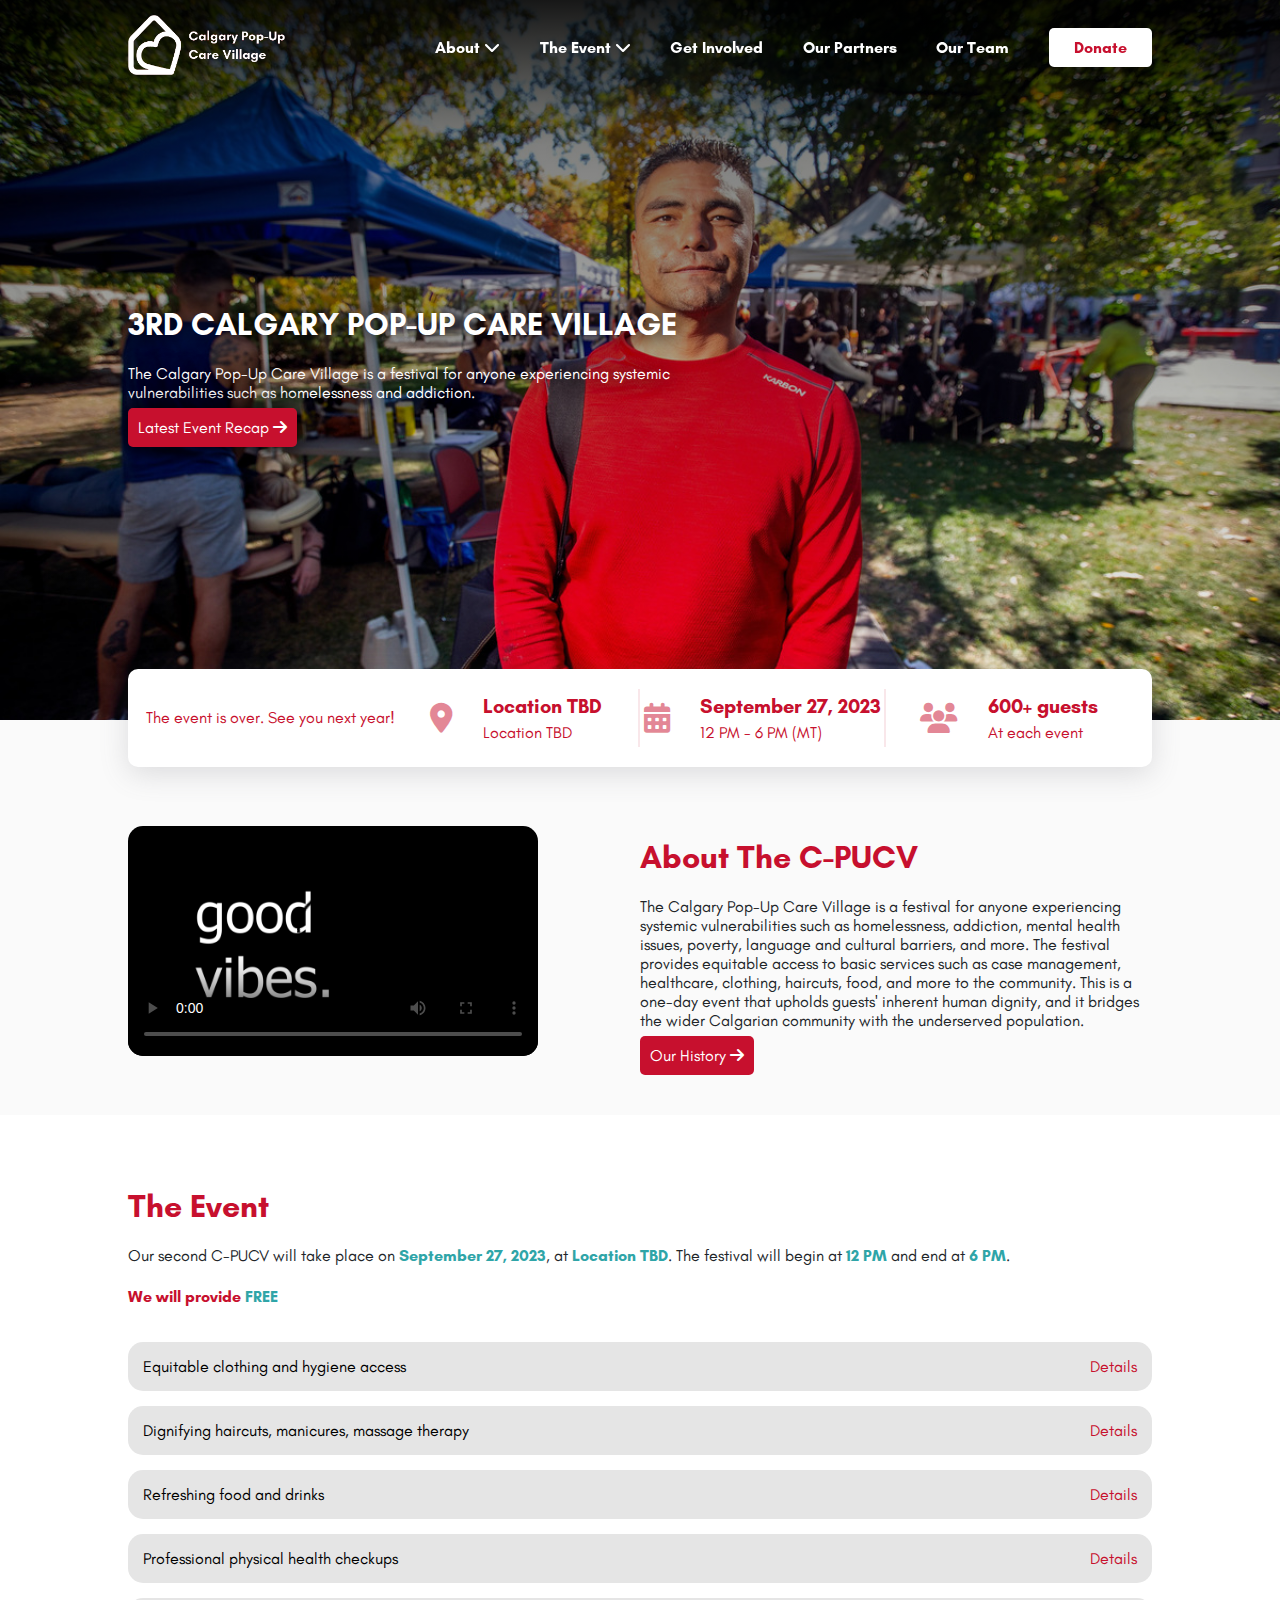
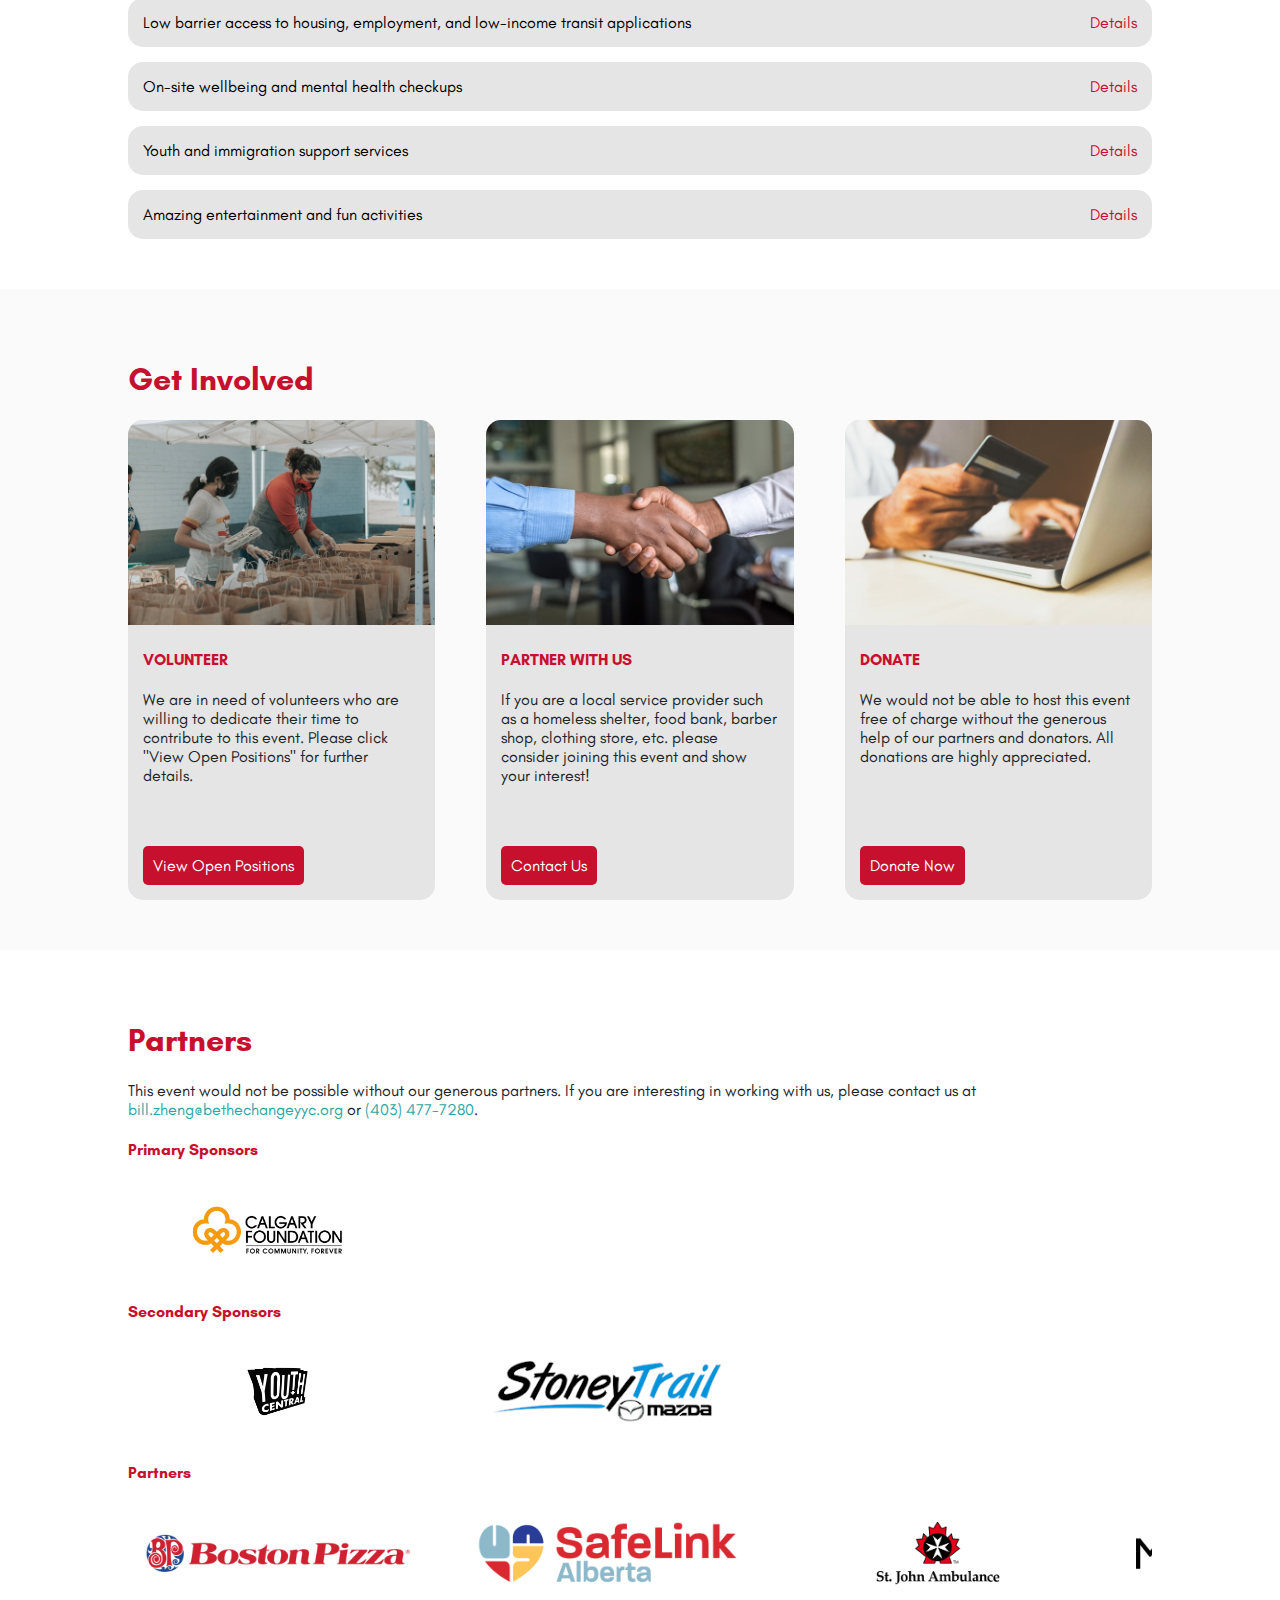
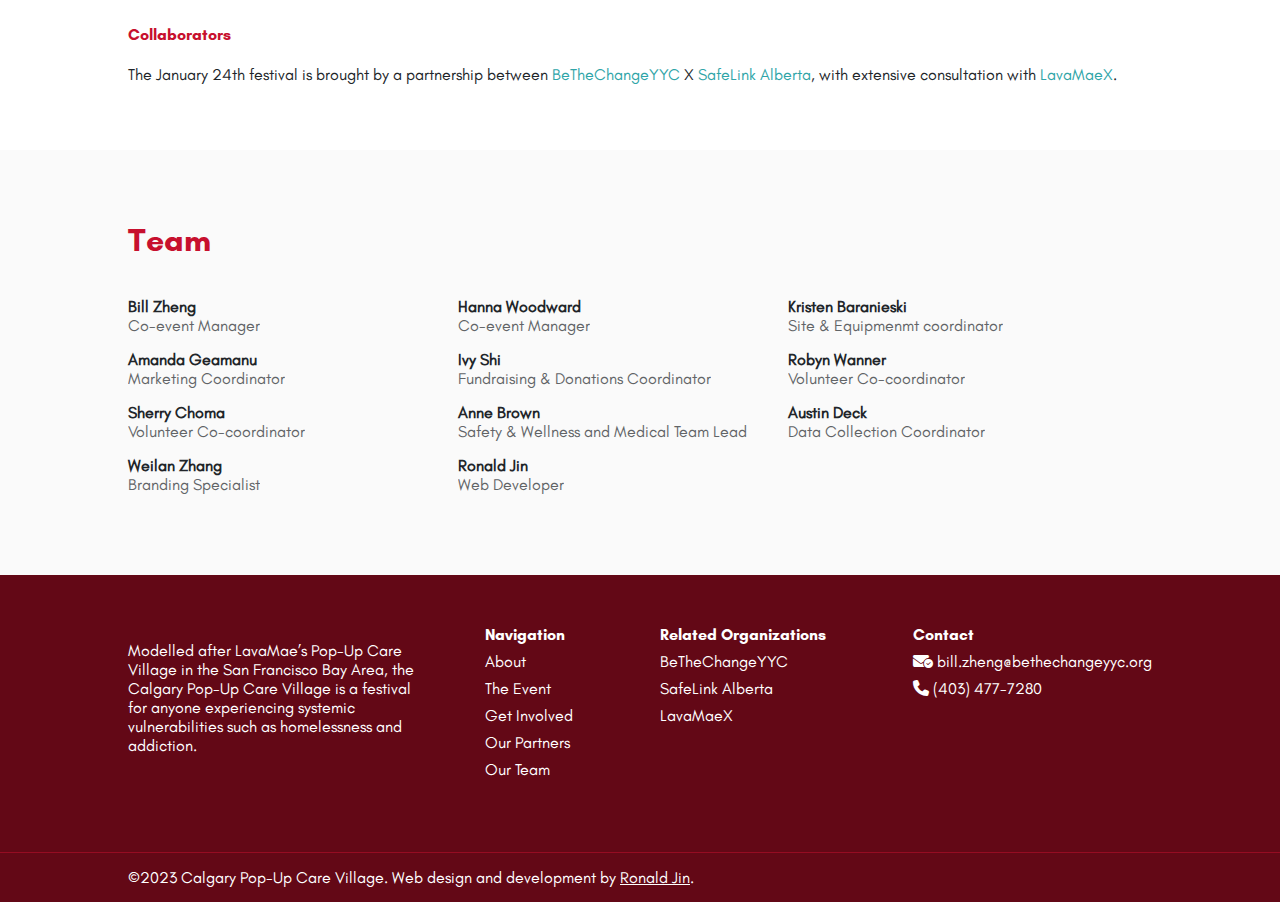
==== commit b862ab6d: "create jan 24 recap" ====
--- a/index.html
+++ b/index.html
@@ -41,6 +41,7 @@
                     The Event <i class="fa-solid fa-chevron-down"></i>
                 </a>
                 <ul class="dropdown-content">
+                    <li><a href="01-24-2023">01/24/2023 Recap</a></li>
                     <li><a href="09-27-2022">09/27/2022 Recap</a></li>
                 </ul>
             </div>
@@ -83,6 +84,7 @@
                         class="fa-solid fa-plus"></i></button>
             </span>
             <ul class="mobile-dropdown-content" id="event-dropdown">
+                <li><a href="01-24-2023">01/24/2023 Recap</a></li>
                 <li><a href="09-27-2022">09/27/2022 Recap</a></li>
             </ul>
         </div>
@@ -129,7 +131,7 @@
                     <p class="time-unit">Sec</p>
                 </div>
             </div> -->
-            <a class="button" style="margin-top: 15px; box-shadow:  0px 0px 20px #000000;" href="09-27-2022">Latest
+            <a class="button" style="margin-top: 15px; box-shadow:  0px 0px 20px #000000;" href="01-24-2023">Latest
                 Event Recap <i class="fa-sharp fa-solid fa-arrow-right"></i></a>
         </div>
     </div>
@@ -636,8 +638,9 @@
                             style="height: 100%; width: auto;"
                             src="assets/images/01-24-2023/partners/localbooth.png"></a>
                 </div>
-                <div class="swiper-slide swiper1-slide"><a target="_blank" href="https://www.recoveryoncampusalberta.ca/"><img
-                            style="height: 100%; width: auto;" src="assets/images/01-24-2023/partners/roc.png"></a>
+                <div class="swiper-slide swiper1-slide"><a target="_blank"
+                        href="https://www.recoveryoncampusalberta.ca/"><img style="height: 100%; width: auto;"
+                            src="assets/images/01-24-2023/partners/roc.png"></a>
                 </div>
             </div>
             <!-- If we need navigation buttons -->
@@ -745,6 +748,7 @@
     <script src="assets/js/accordion.js"></script>
     <script src="assets/js/modal.js"></script>
     <script src="assets/js/navbar.js"></script>
+    <script src="assets/js/timer.js"></script>
     <script type="application/ld+json">
         {
           "@context": "https://schema.org",
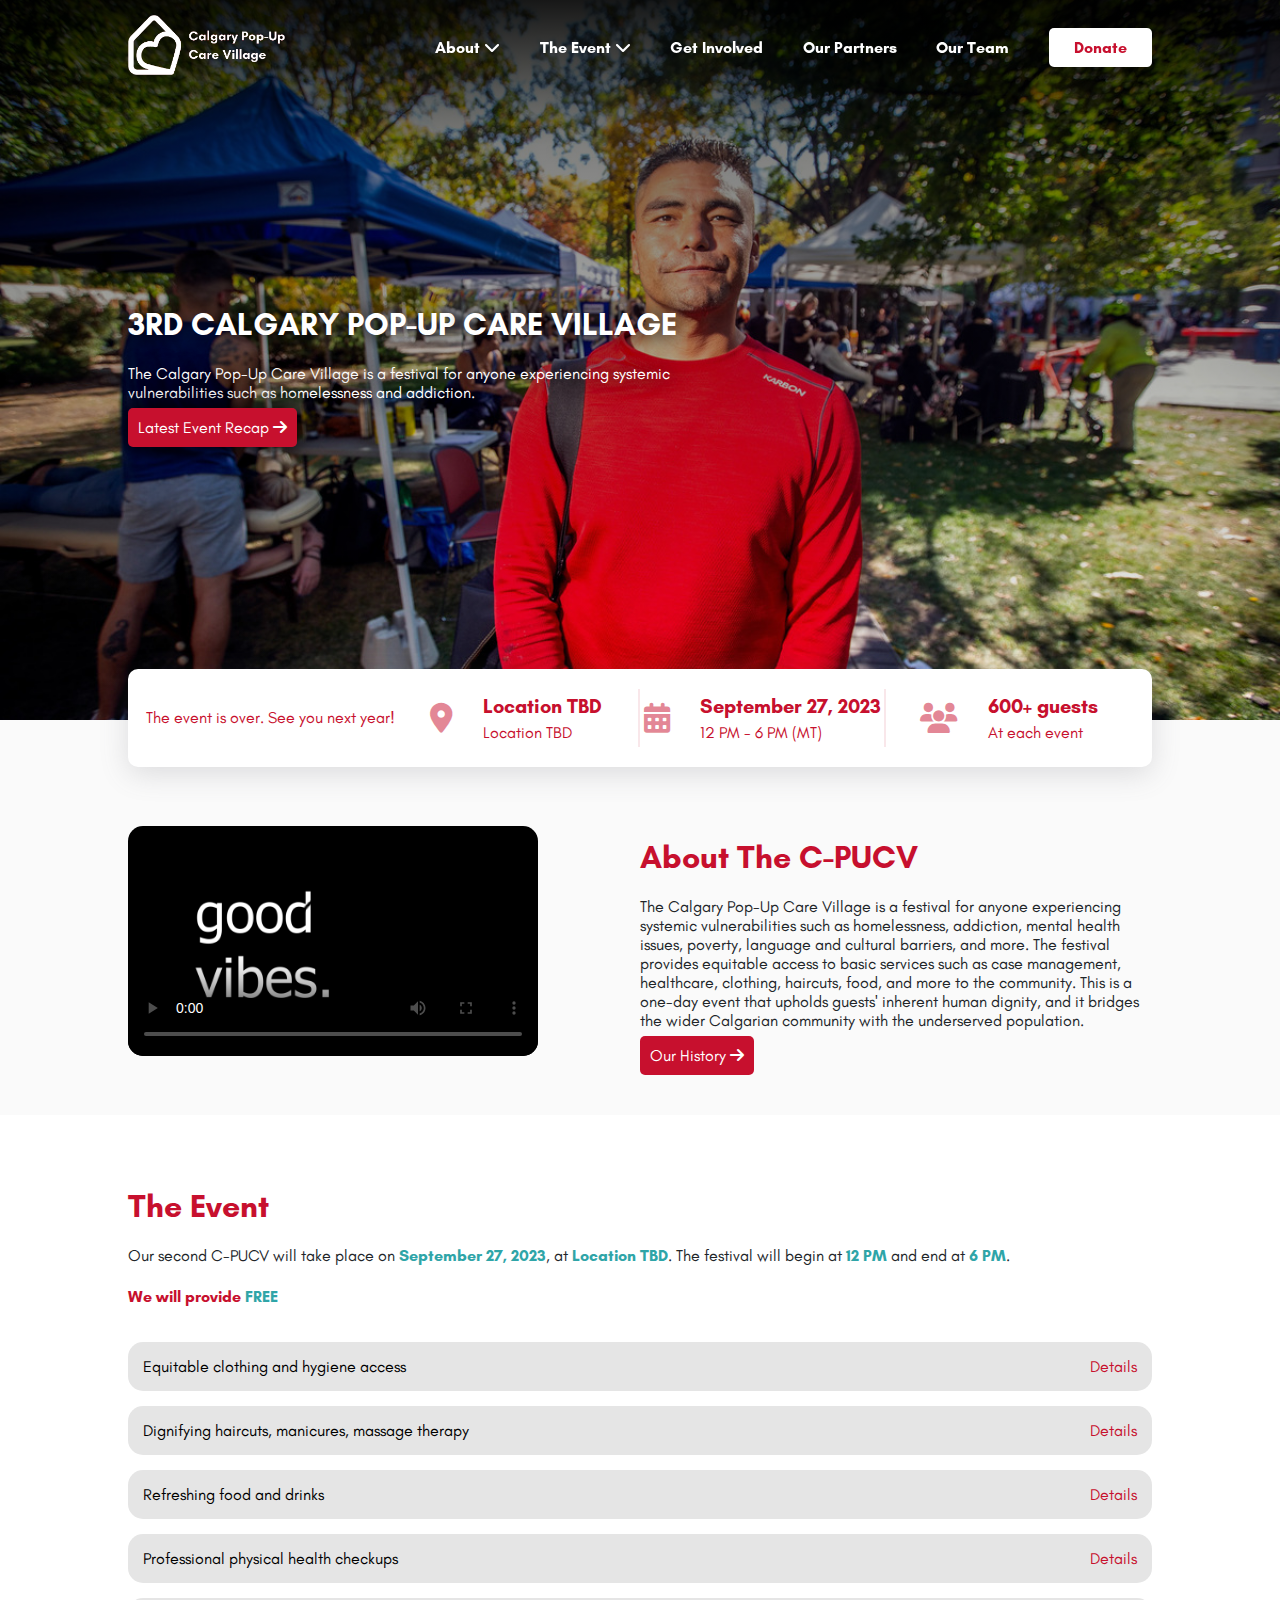
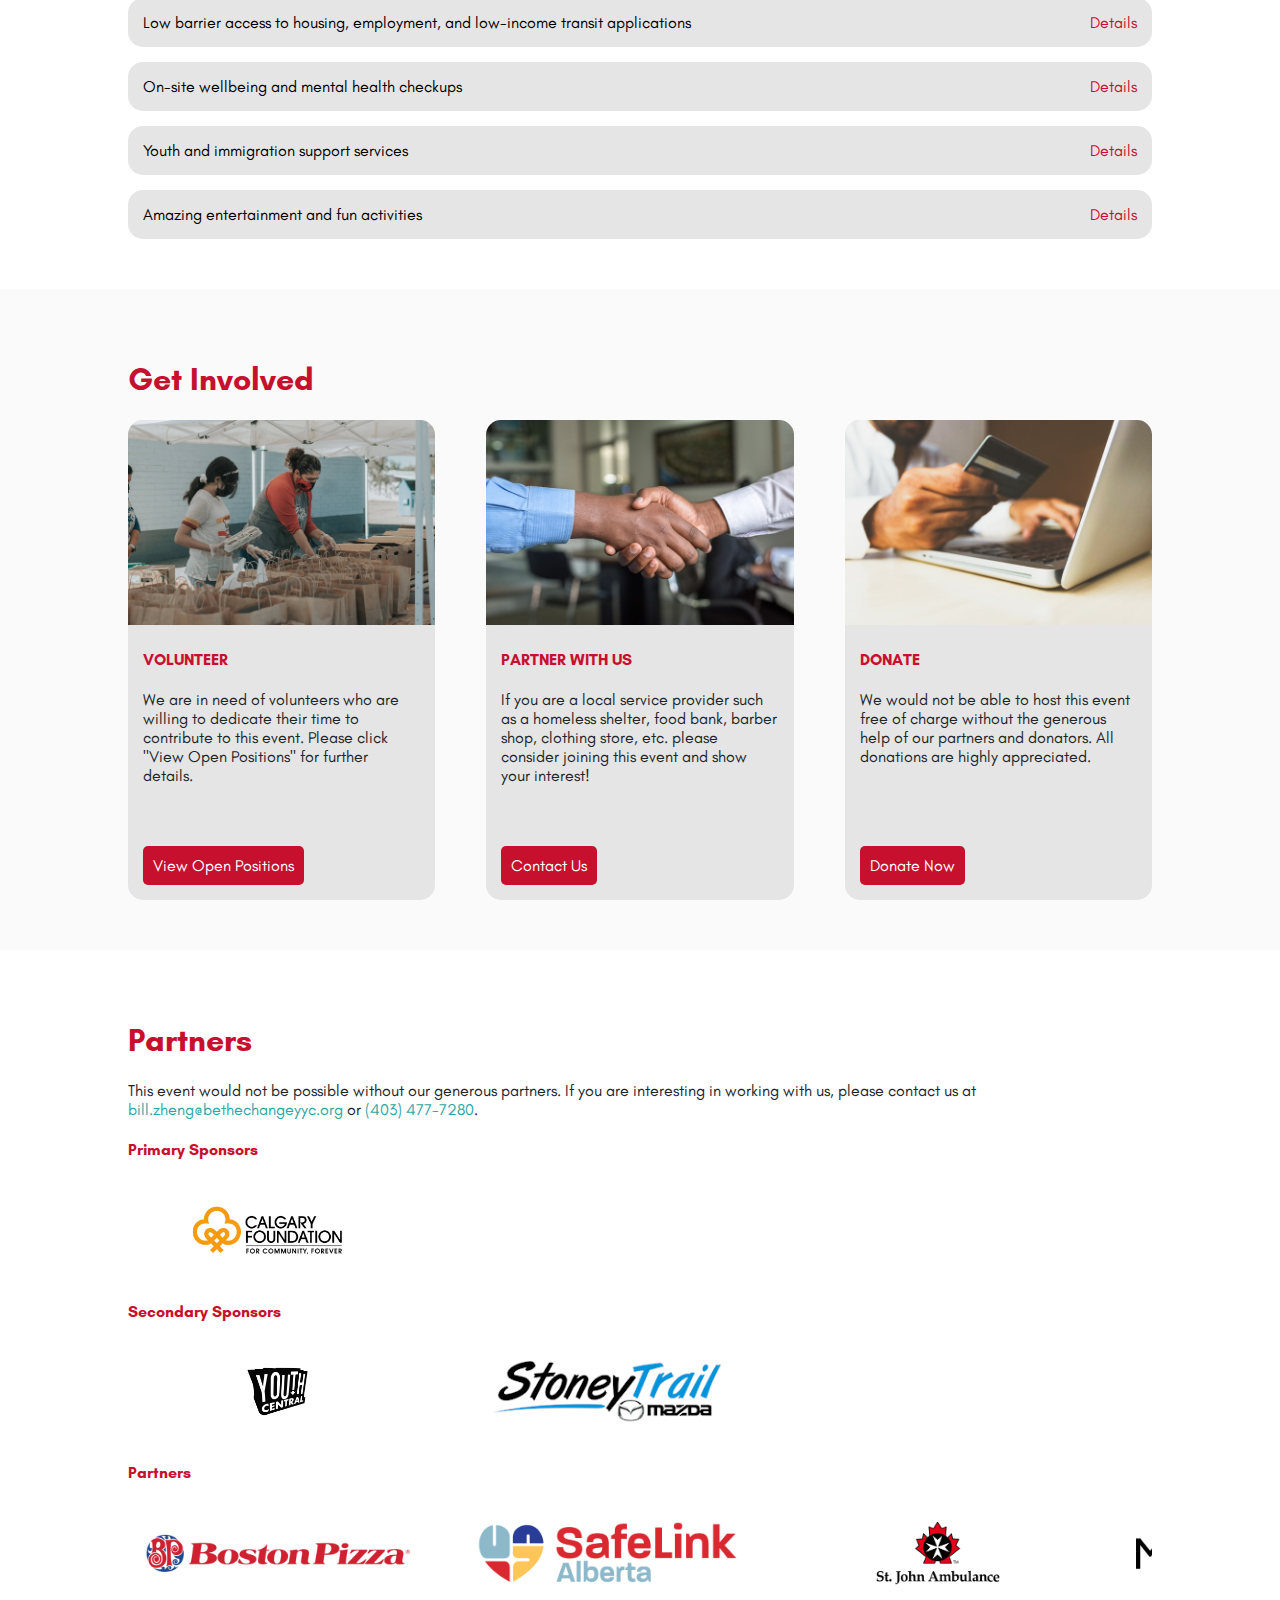
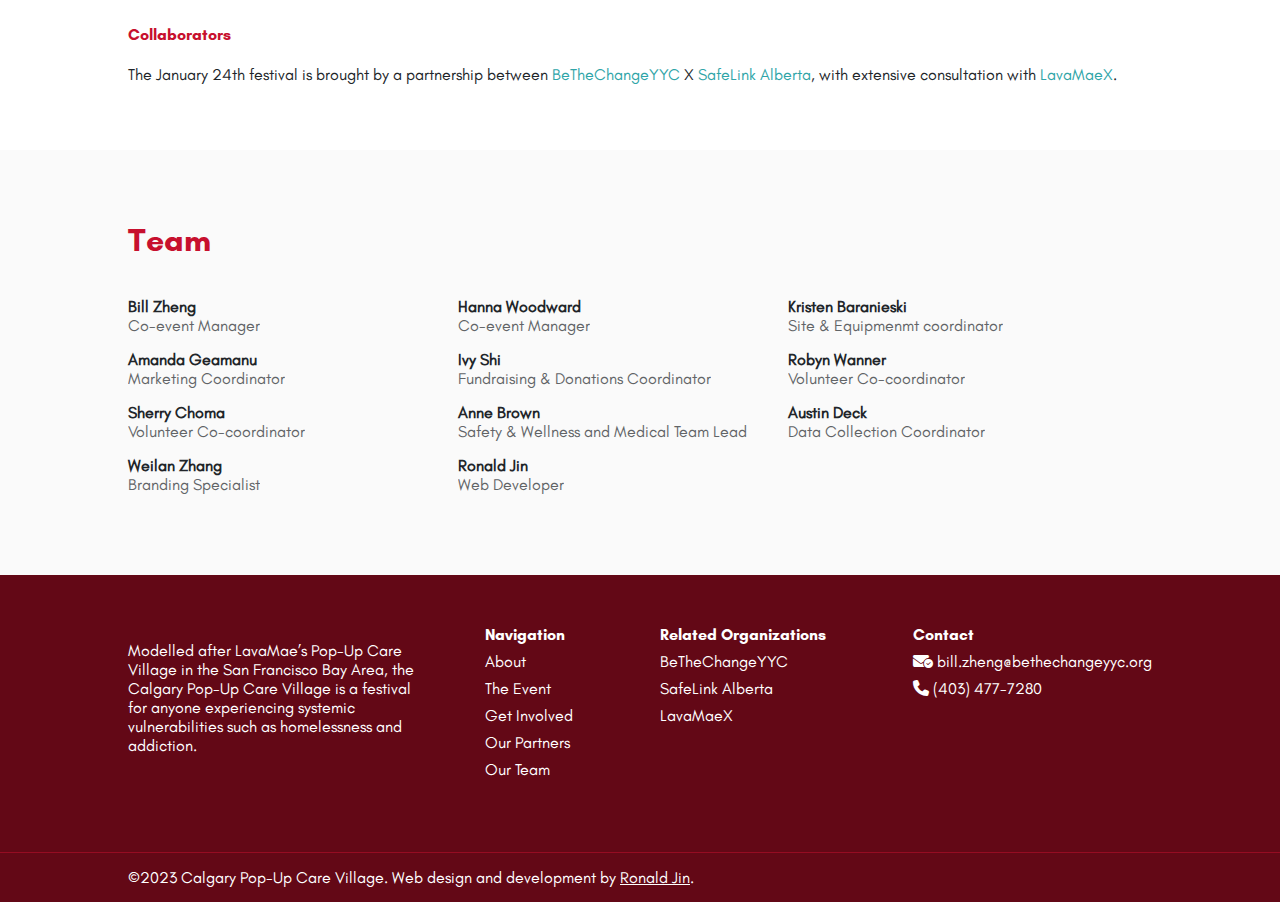
==== commit 36d99b7a: "remove openings" ====
--- a/index.html
+++ b/index.html
@@ -316,11 +316,9 @@
             </div>
             <div class="modal" id="volunteer-modal">
                 <button class="close"><i class="fa-solid fa-xmark"></i></button>
-                <h3>Current Openings</h1>
-                    <p> UCalgary Recovery Community Volunteers as well as UCalgary Nursing Students will receive
-                        co-curricular credits for time spent attending all mandatory trainings and volunteering for the
-                        festival. </p>
-                    <button class="accordion" style="margin-top: 0">Data Collection Ambassadors</button>
+                <h3>Current Openings</h3>
+                    <p>There are no openings at the moment. Please check back later!</p>
+                    <!-- <button class="accordion" style="margin-top: 0">Data Collection Ambassadors</button>
                     <div class="panel">
                         <p>Summary</p>
                         <p class="job-description">As a Data Collection and Analysis Specialist, you will work in a team
@@ -399,7 +397,7 @@
                             <a target="_blank" href="https://forms.gle/2C3Y3AqjDWkENXGA8" class="job-button"><i
                                     class="fa-solid fa-arrow-up-right-from-square"></i> Apply </a>
                         </div>
-                    </div>
+                    </div> -->
             </div>
             <div class="info-wrapper">
                 <img src="assets/images/partner.jpg">
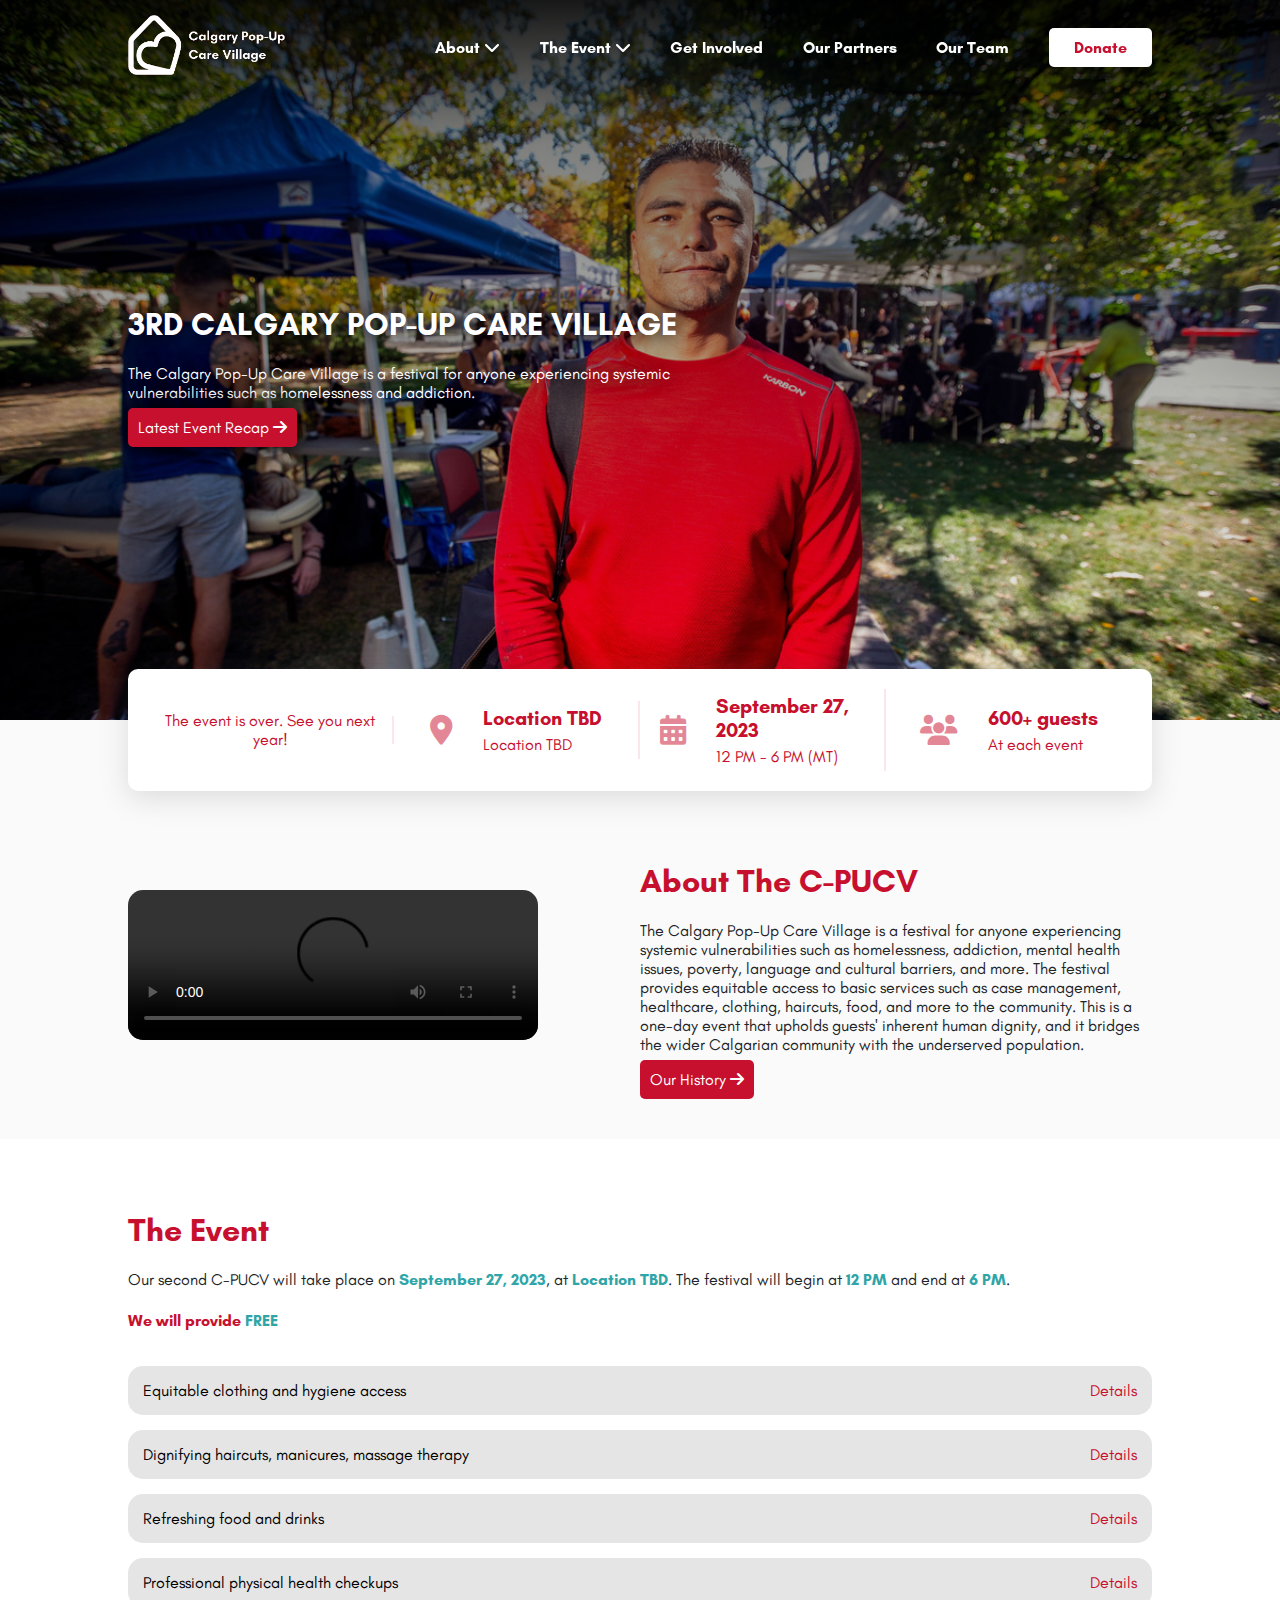
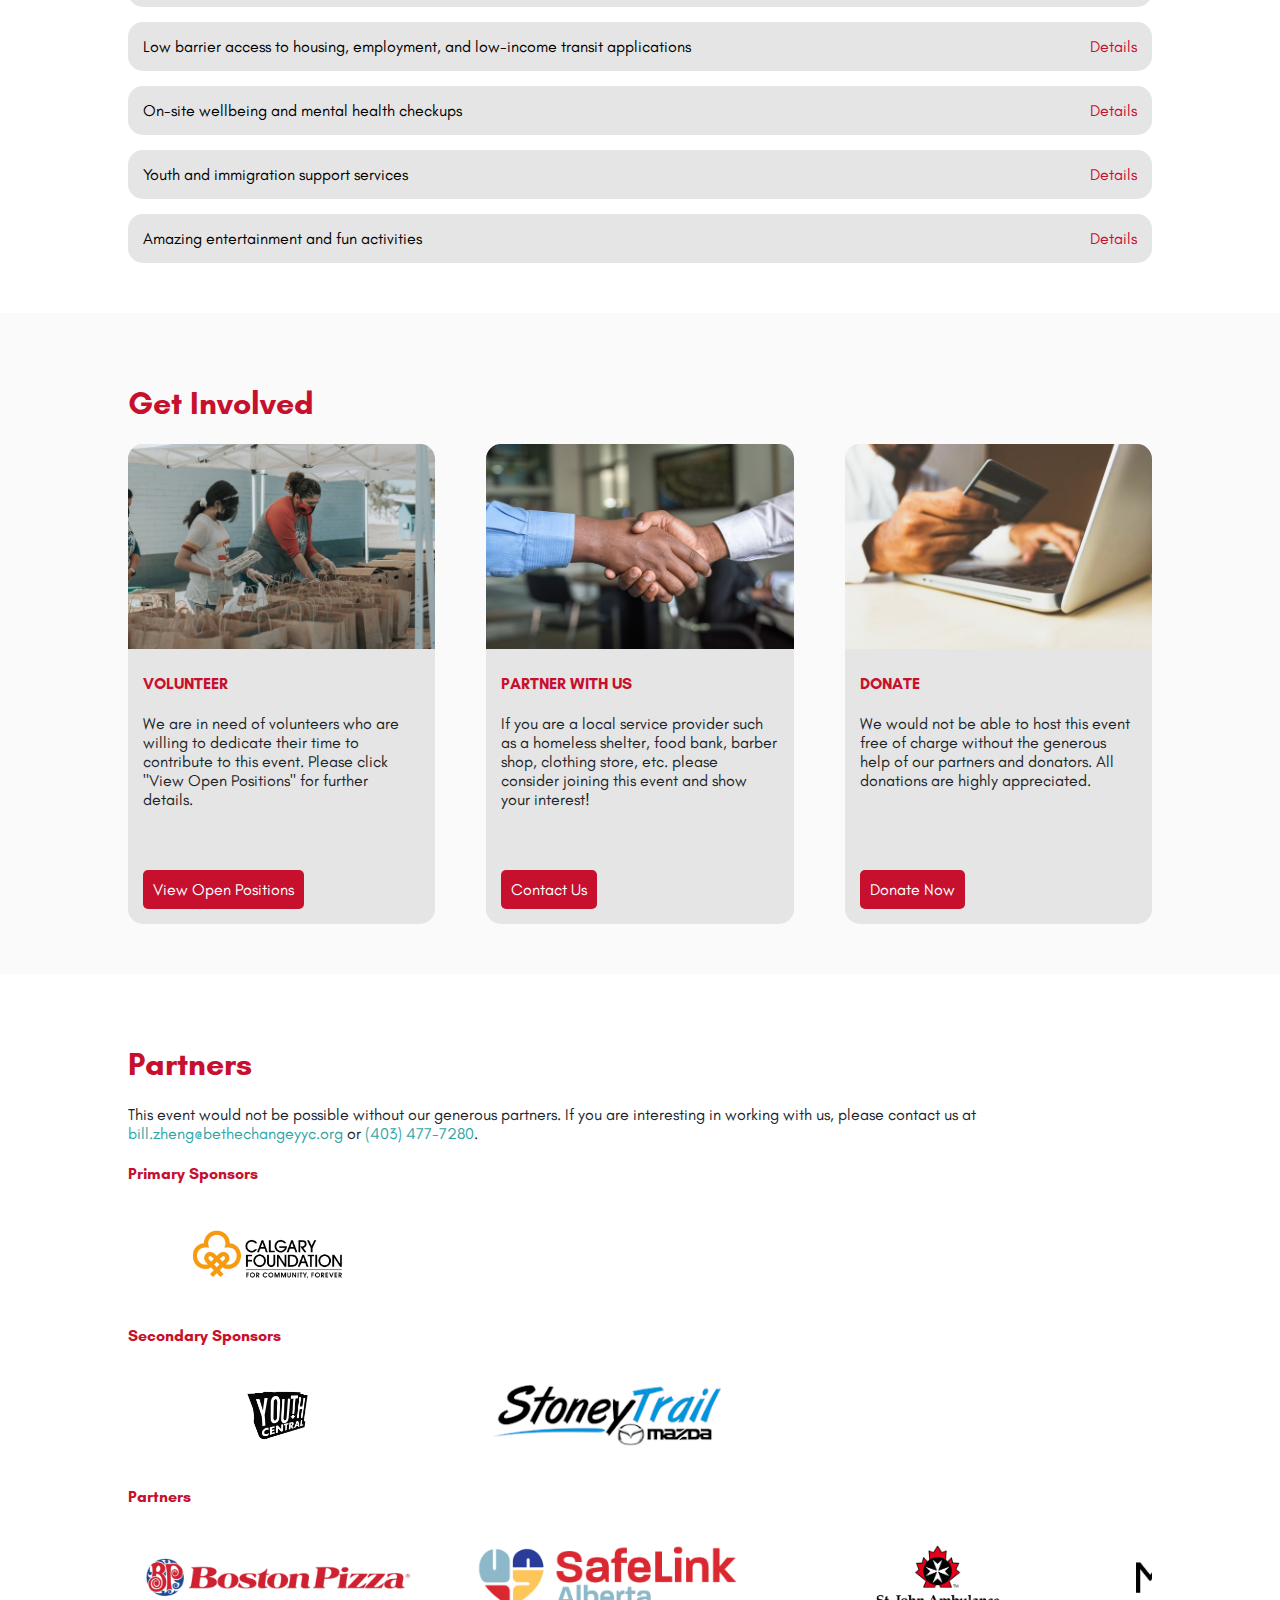
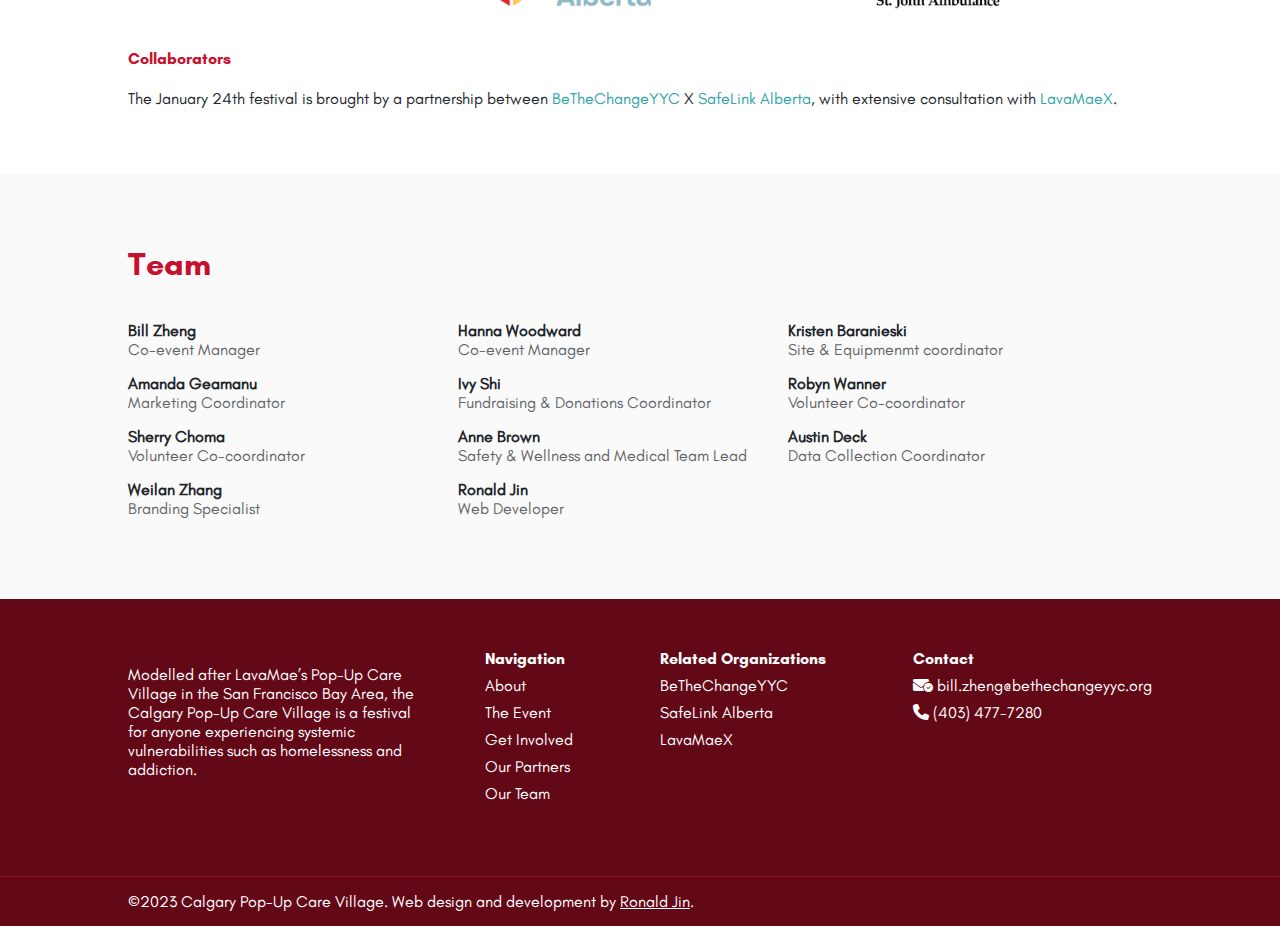
==== commit afc0fdff: "new video and css changes" ====
--- a/index.html
+++ b/index.html
@@ -111,26 +111,6 @@
             <p style="text-shadow: 0px 0px 20px #000000;">The Calgary Pop-Up Care Village is a festival for anyone
                 experiencing systemic vulnerabilities such as
                 homelessness and addiction.</p>
-            <!-- <p><i class="fa-solid fa-calendar-days"></i> September 27, 2023: 12 PM - 6 PM</p>
-            <p><i class="fa-solid fa-location-dot"></i> Location TBD (Location TBD)</p> -->
-            <!-- <div id="countdown" style="margin-bottom: 30px;">
-                <div>
-                    <h4 id="days"></h4>
-                    <p class="time-unit">Days</p>
-                </div>
-                <div>
-                    <h4 id="hours"></h4>
-                    <p class="time-unit">Hours</p>
-                </div>
-                <div>
-                    <h4 id="minutes"></h4>
-                    <p class="time-unit">Min</p>
-                </div>
-                <div>
-                    <h4 id="seconds"></h4>
-                    <p class="time-unit">Sec</p>
-                </div>
-            </div> -->
             <a class="button" style="margin-top: 15px; box-shadow:  0px 0px 20px #000000;" href="01-24-2023">Latest
                 Event Recap <i class="fa-sharp fa-solid fa-arrow-right"></i></a>
         </div>
@@ -180,8 +160,8 @@
             </div>
         </div>
         <div class="about-flex">
-            <video class="about-video" poster="assets/images/thumbnail.png" controls>
-                <source src="assets/ videos/Updated C-PUCV Promotional Video.mp4" type="video/mp4">
+            <video class="about-video" controls>
+                <source src="assets/ videos/Calgary Pop Up Care Village -- UCalgary Student Entrepreneurial Spirit.mp4" type="video/mp4">
                 Your browser does not support the video tag.
             </video>
             <div class="about-text">
--- a/assets/css/style.css
+++ b/assets/css/style.css
@@ -846,6 +846,7 @@
     width: 25%;
     border-right: 2px solid rgba(199, 16, 46, 0.1);
     justify-content: center;
+    padding: 0 20px 0 20px;
 }
 
 .event-info-item:last-child {
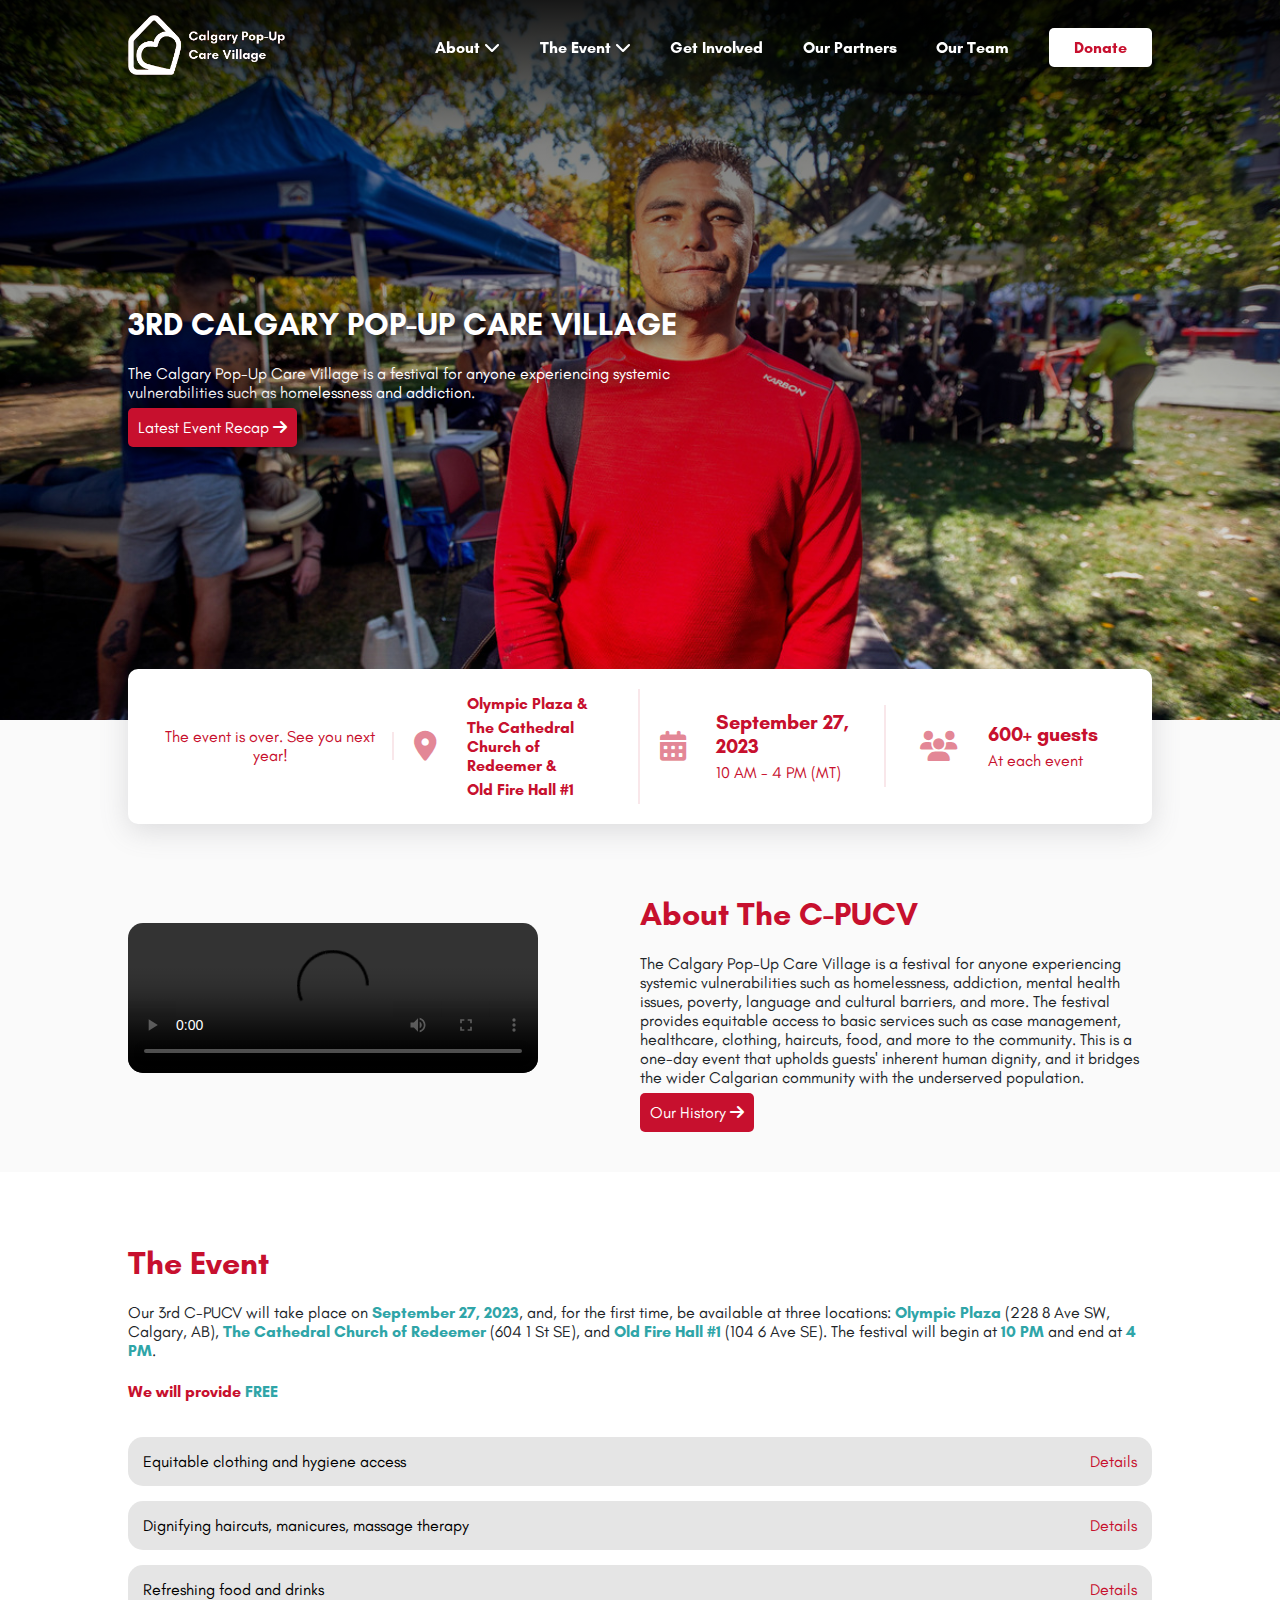
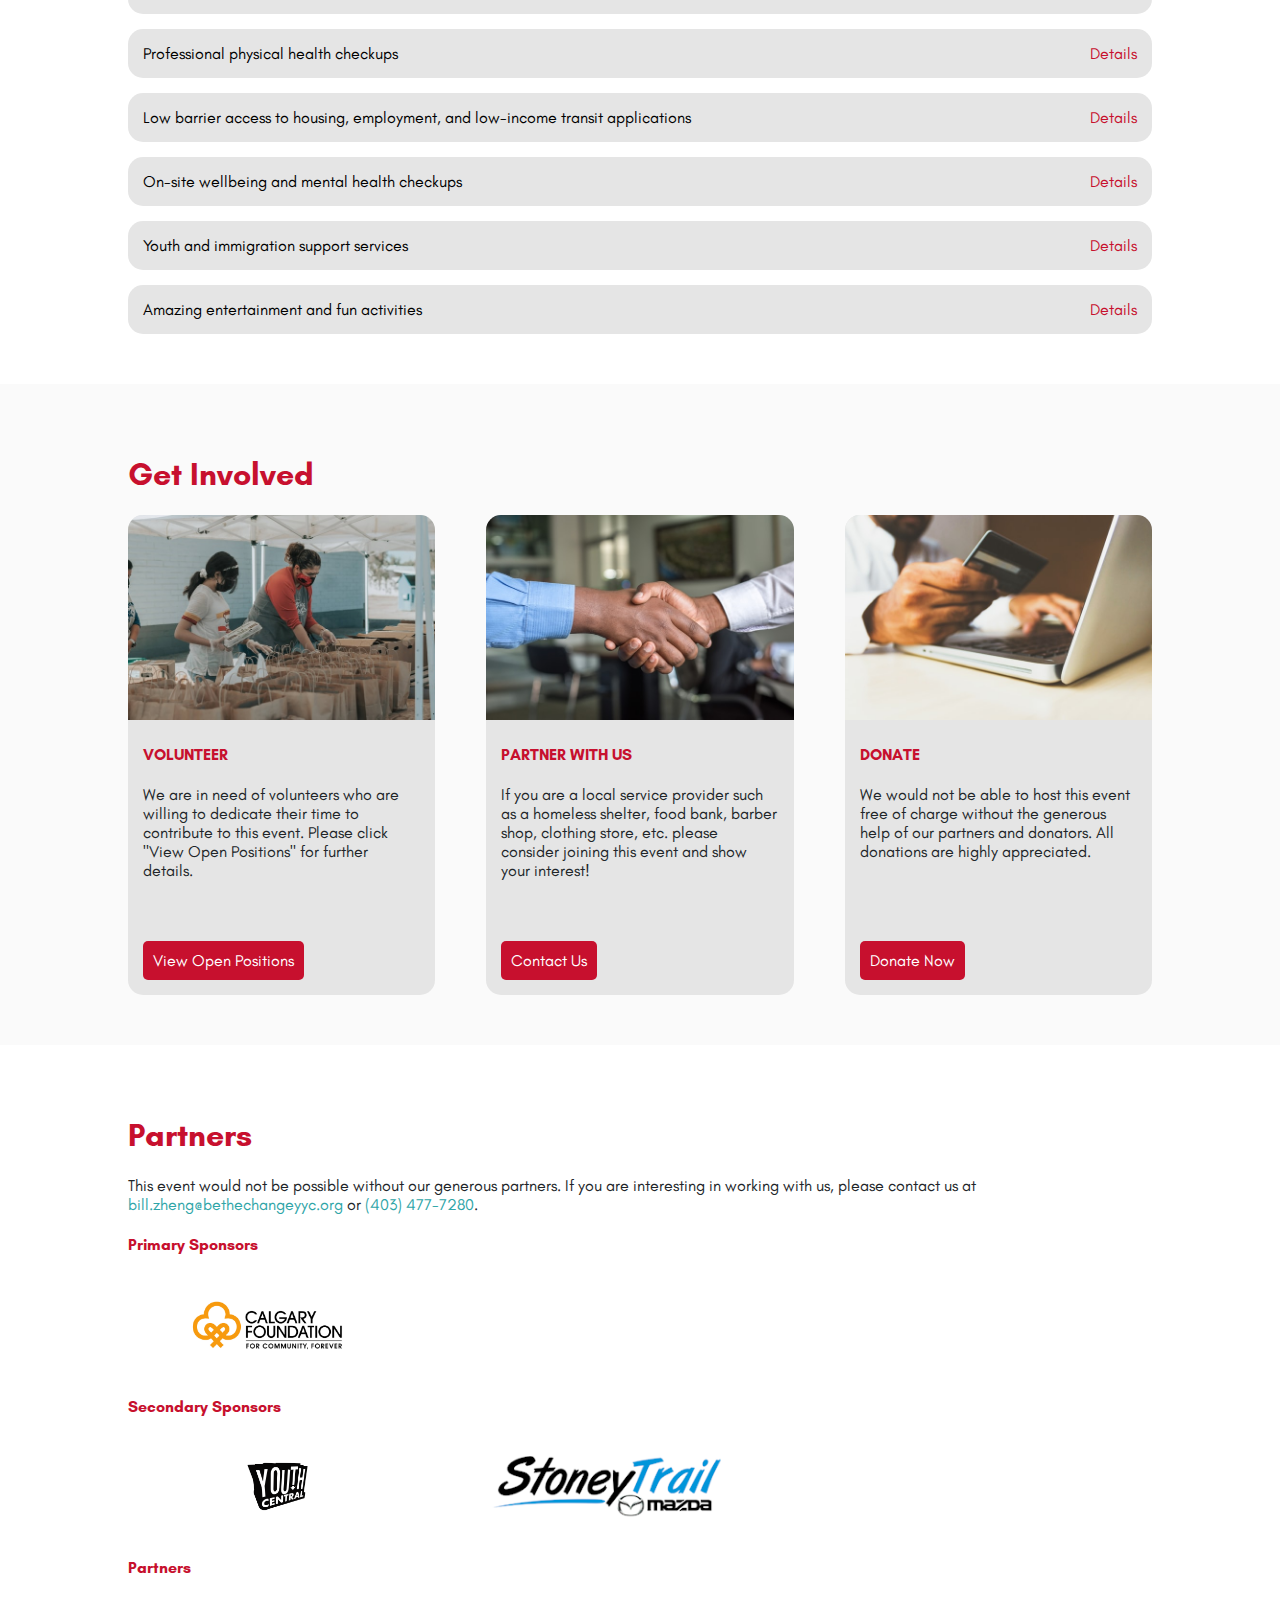
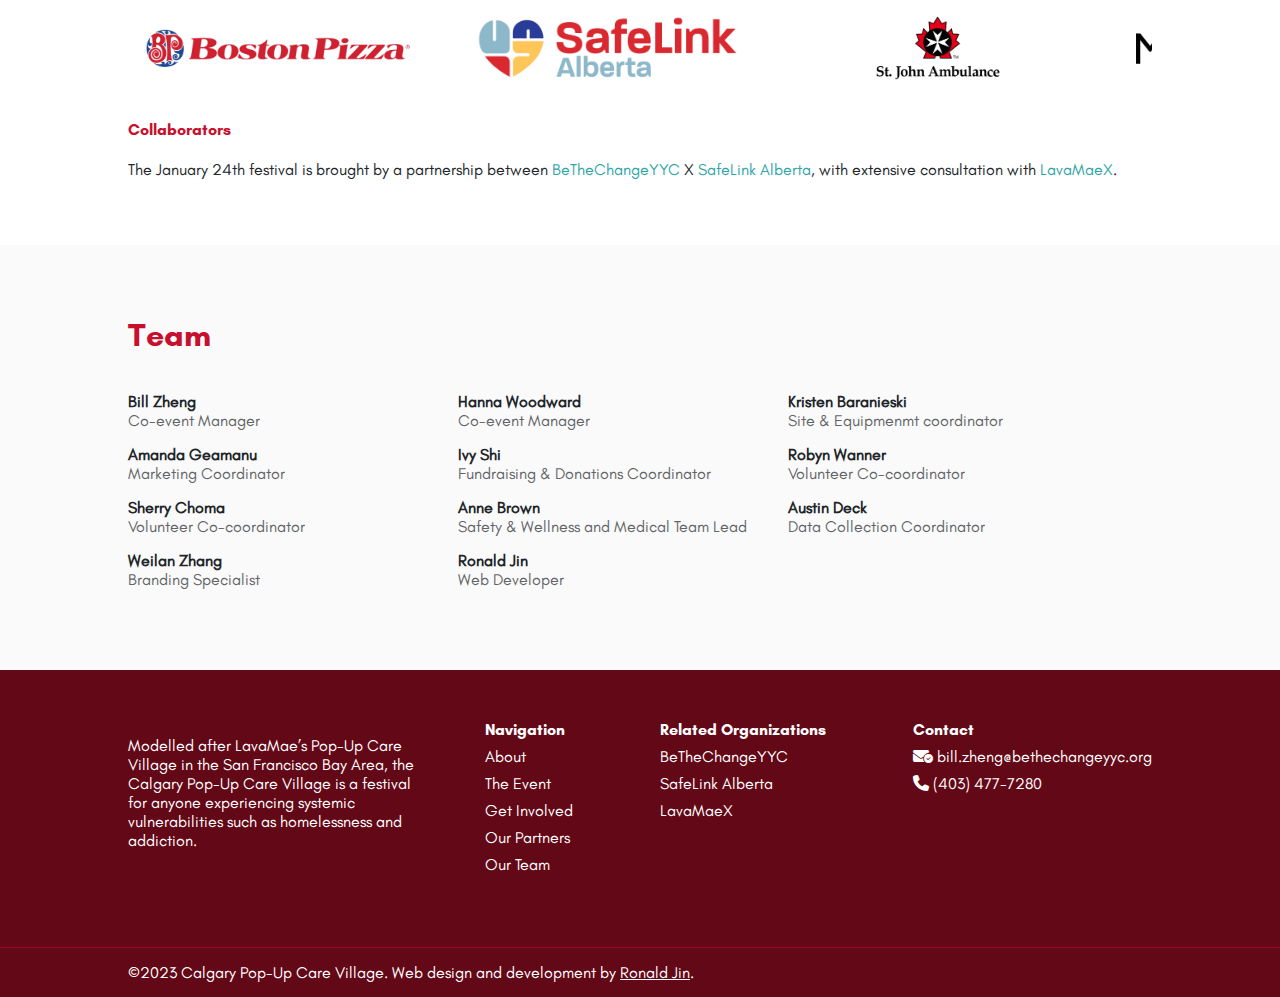
==== commit 060878cc: "change date and location" ====
--- a/index.html
+++ b/index.html
@@ -138,17 +138,18 @@
                 </div>
             </div>
             <div class="event-info-item">
-                <i class="fa-solid fa-location-dot" style="color: rgba(199, 16, 46, 0.5)"></i>
+                <i class="fa-solid fa-location-dot" style="color: rgba(199, 16, 46, 0.5);"></i>
                 <div>
-                    <h3>Location TBD</h3>
-                    <p>Location TBD</p>
+                    <h3 style="font-size: 12pt;">Olympic Plaza &</h3>
+                    <h3 style="font-size: 12pt;">The Cathedral Church of Redeemer &</h3>
+                    <h3 style="font-size: 12pt;">Old Fire Hall #1</h3>
                 </div>
             </div>
             <div class="event-info-item">
                 <i class="fa-solid fa-calendar-days" style="color: rgba(199, 16, 46, 0.5)"></i>
                 <div>
                     <h3>September 27, 2023</h3>
-                    <p>12 PM - 6 PM (MT)</p>
+                    <p>10 AM - 4 PM (MT)</p>
                 </div>
             </div>
             <div class="event-info-item">
@@ -161,7 +162,8 @@
         </div>
         <div class="about-flex">
             <video class="about-video" controls>
-                <source src="assets/ videos/Calgary Pop Up Care Village -- UCalgary Student Entrepreneurial Spirit.mp4" type="video/mp4">
+                <source src="assets/ videos/Calgary Pop Up Care Village -- UCalgary Student Entrepreneurial Spirit.mp4"
+                    type="video/mp4">
                 Your browser does not support the video tag.
             </video>
             <div class="about-text">
@@ -178,9 +180,9 @@
     </div>
     <div class="container event" id="event">
         <h1>The Event</h1>
-        <p>Our second C-PUCV will take place on <span class="attention">September 27, 2023</span>, at <span
-                class="attention">Location TBD</span>. The festival will begin at
-            <span class="attention">12 PM</span> and end at <span class="attention">6 PM</span>.
+        <p>Our 3rd C-PUCV will take place on <span class="attention">September 27, 2023</span>, and, for the first time, be available at three locations: <span
+                class="attention">Olympic Plaza</span> (228 8 Ave SW, Calgary, AB), <span class="attention">The Cathedral Church of Redeemer</span> (604 1 St SE), and <span class="attention">Old Fire Hall #1</span> (104 6 Ave SE). The festival will begin at
+            <span class="attention">10 PM</span> and end at <span class="attention">4 PM</span>.
         </p>
         <h4>We will provide <span class="attention">FREE</span></h4>
         <button class="accordion free-stuff">Equitable clothing and hygiene access</button>
@@ -297,8 +299,8 @@
             <div class="modal" id="volunteer-modal">
                 <button class="close"><i class="fa-solid fa-xmark"></i></button>
                 <h3>Current Openings</h3>
-                    <p>There are no openings at the moment. Please check back later!</p>
-                    <!-- <button class="accordion" style="margin-top: 0">Data Collection Ambassadors</button>
+                <p>There are no openings at the moment. Please check back later!</p>
+                <!-- <button class="accordion" style="margin-top: 0">Data Collection Ambassadors</button>
                     <div class="panel">
                         <p>Summary</p>
                         <p class="job-description">As a Data Collection and Analysis Specialist, you will work in a team
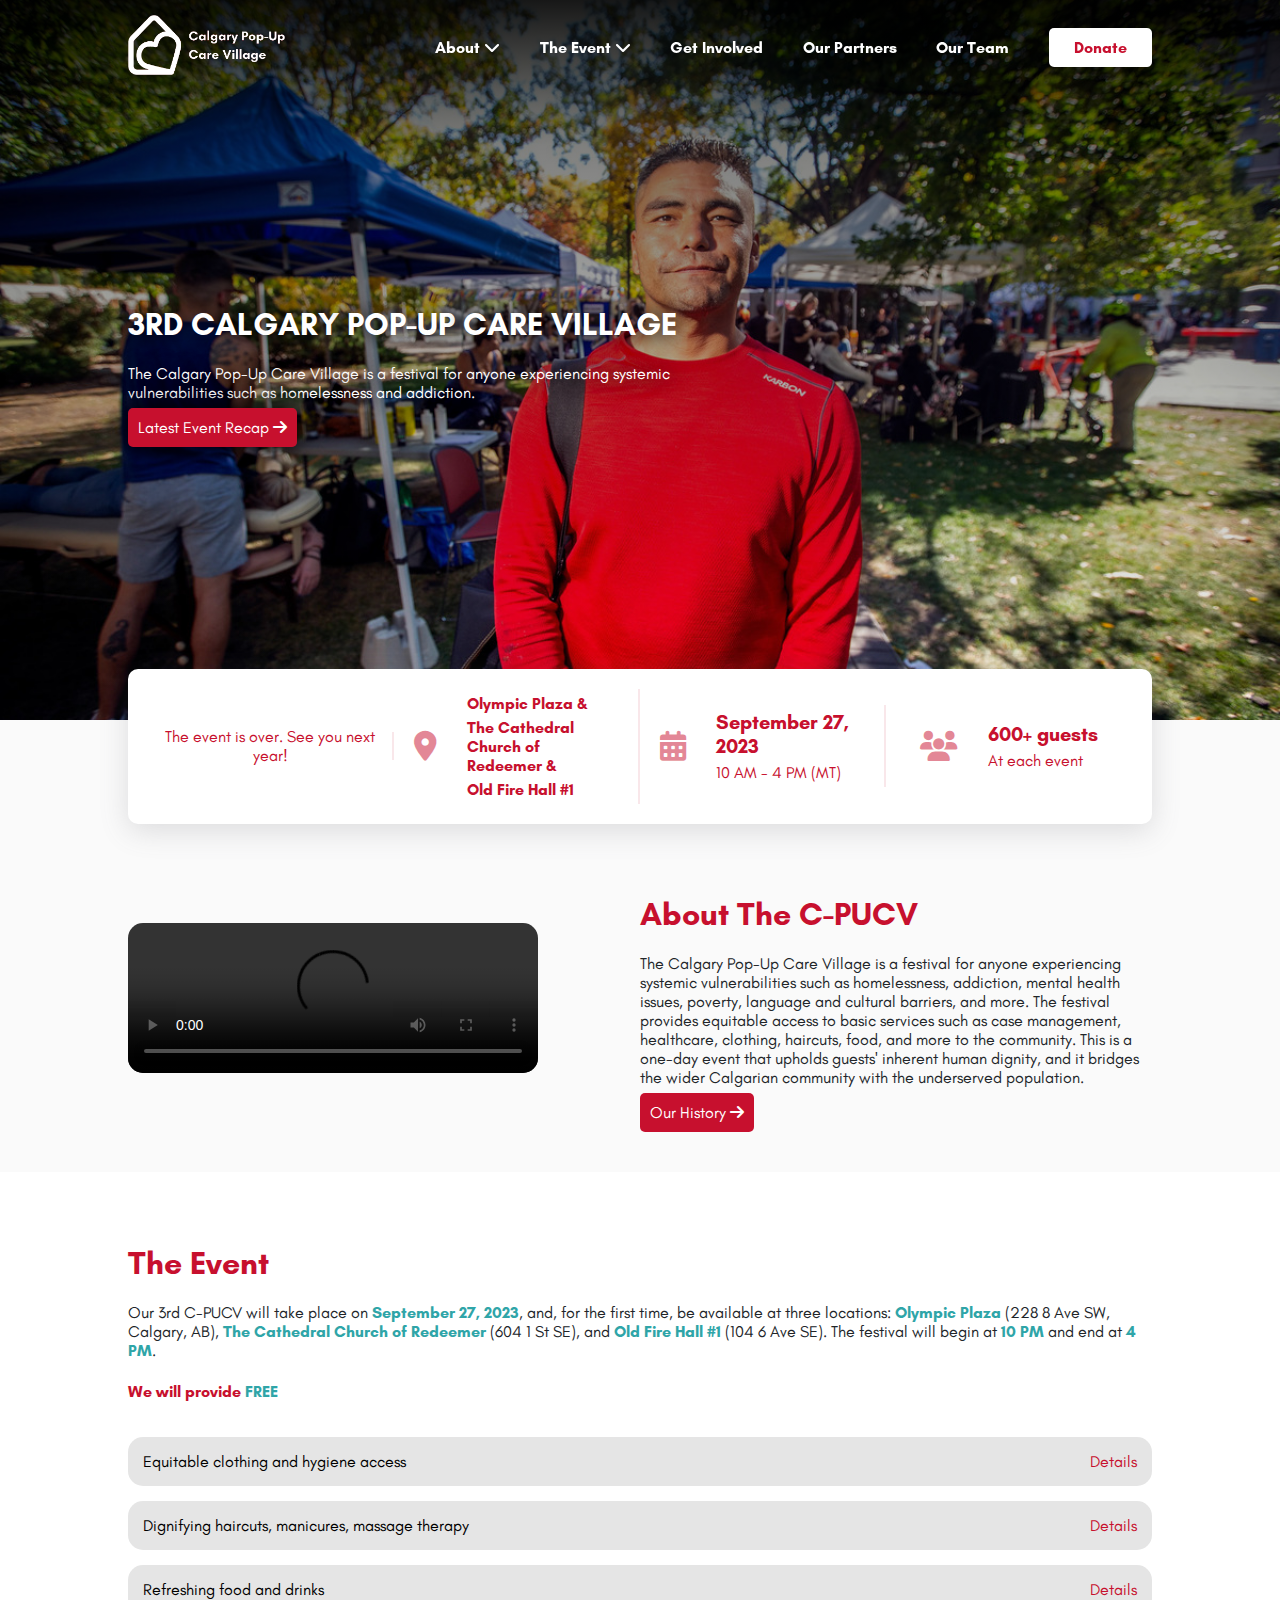
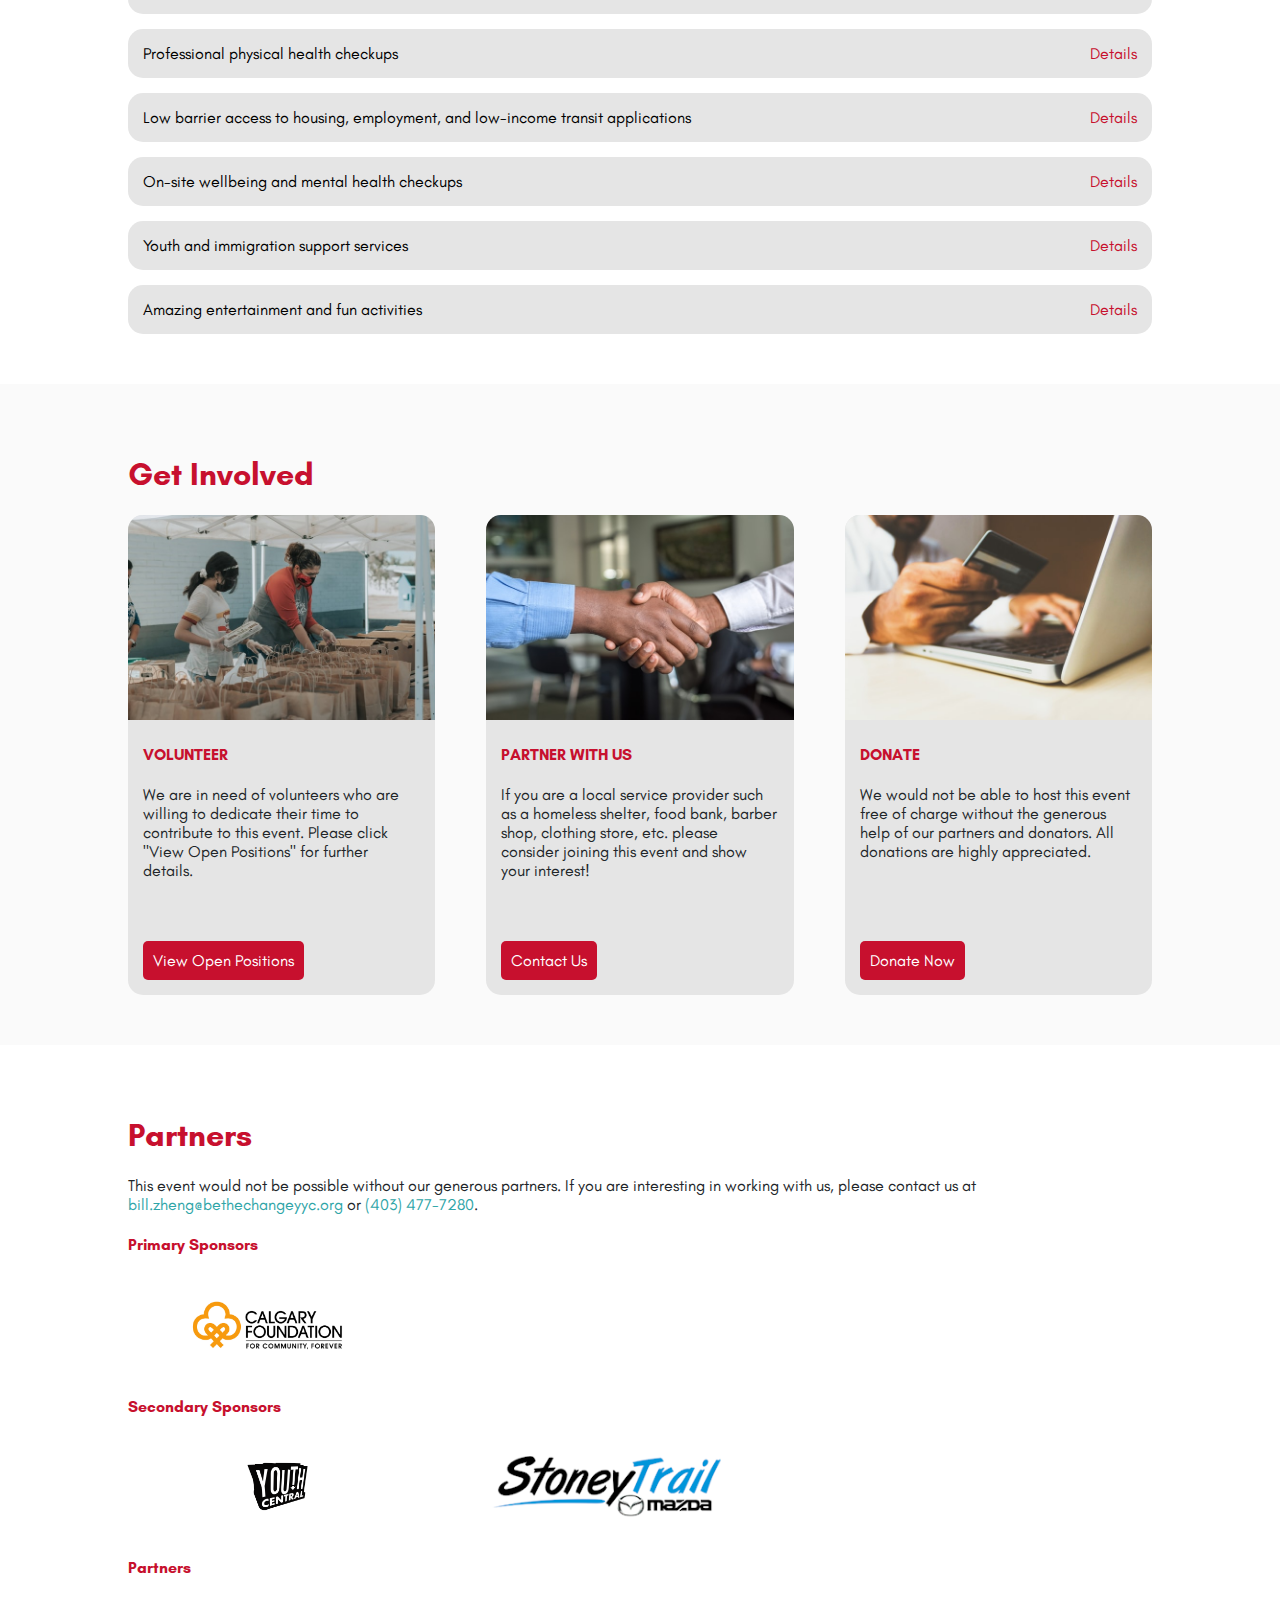
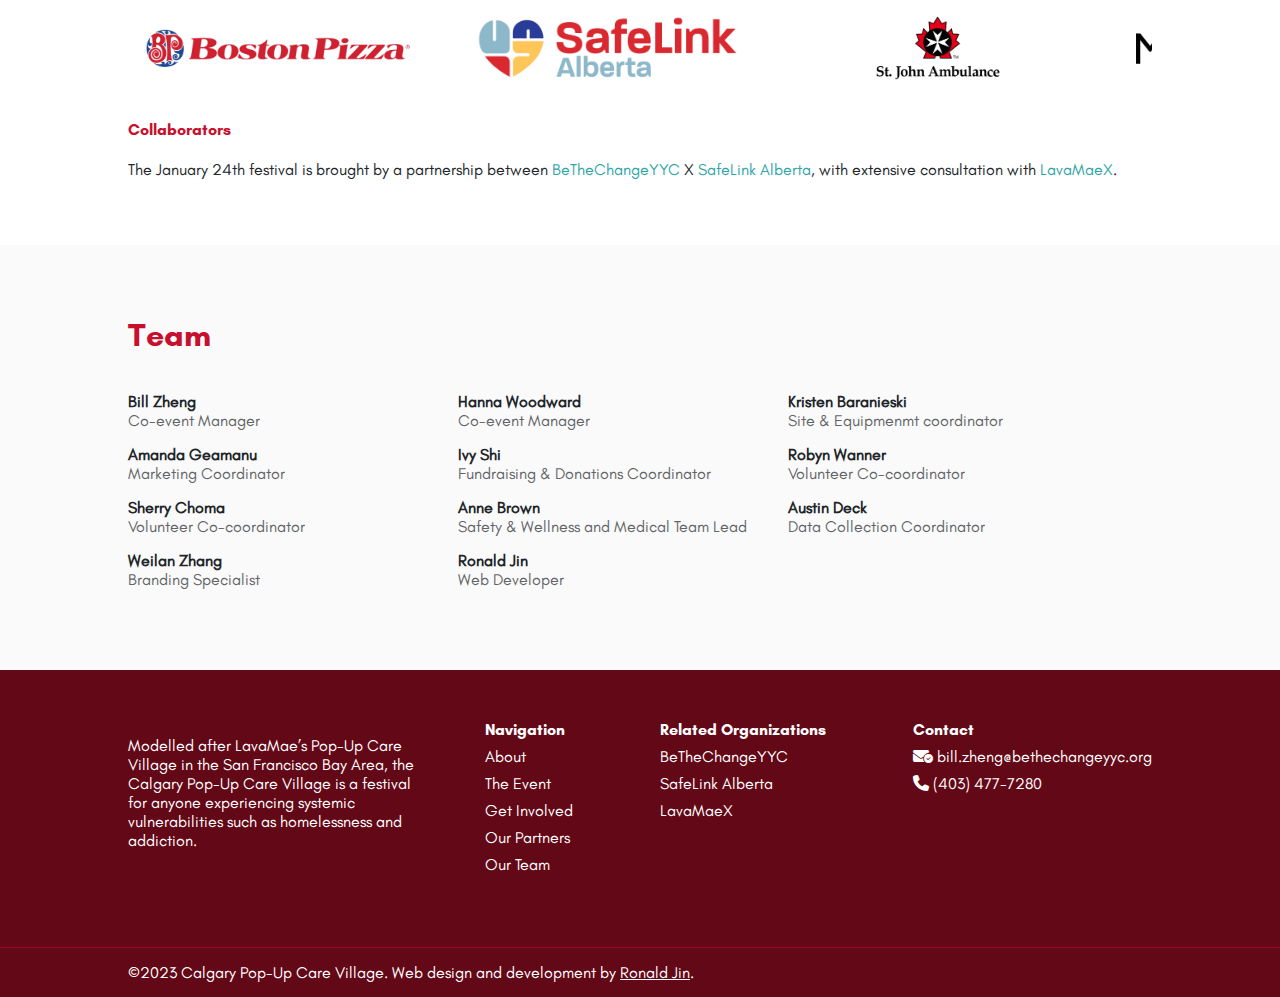
==== commit 8f7029da: "change paypal link" ====
--- a/index.html
+++ b/index.html
@@ -180,8 +180,10 @@
     </div>
     <div class="container event" id="event">
         <h1>The Event</h1>
-        <p>Our 3rd C-PUCV will take place on <span class="attention">September 27, 2023</span>, and, for the first time, be available at three locations: <span
-                class="attention">Olympic Plaza</span> (228 8 Ave SW, Calgary, AB), <span class="attention">The Cathedral Church of Redeemer</span> (604 1 St SE), and <span class="attention">Old Fire Hall #1</span> (104 6 Ave SE). The festival will begin at
+        <p>Our 3rd C-PUCV will take place on <span class="attention">September 27, 2023</span>, and, for the first time,
+            be available at three locations: <span class="attention">Olympic Plaza</span> (228 8 Ave SW, Calgary, AB),
+            <span class="attention">The Cathedral Church of Redeemer</span> (604 1 St SE), and <span
+                class="attention">Old Fire Hall #1</span> (104 6 Ave SE). The festival will begin at
             <span class="attention">10 PM</span> and end at <span class="attention">4 PM</span>.
         </p>
         <h4>We will provide <span class="attention">FREE</span></h4>
@@ -412,7 +414,8 @@
                         charge without the generous help of our partners and donators. All donations are
                         highly appreciated.</p>
                 </div>
-                <a target="_blank" href="https://www.paypal.com/donate/?campaign_id=VTM8XFQFVV2RJ"
+                <a target="_blank" href="
+                https://www.paypal.com/donate/?hosted_button_id=49EYE3U5C8TPW"
                     class="button get-involved-button">Donate Now</a>
             </div>
         </div>
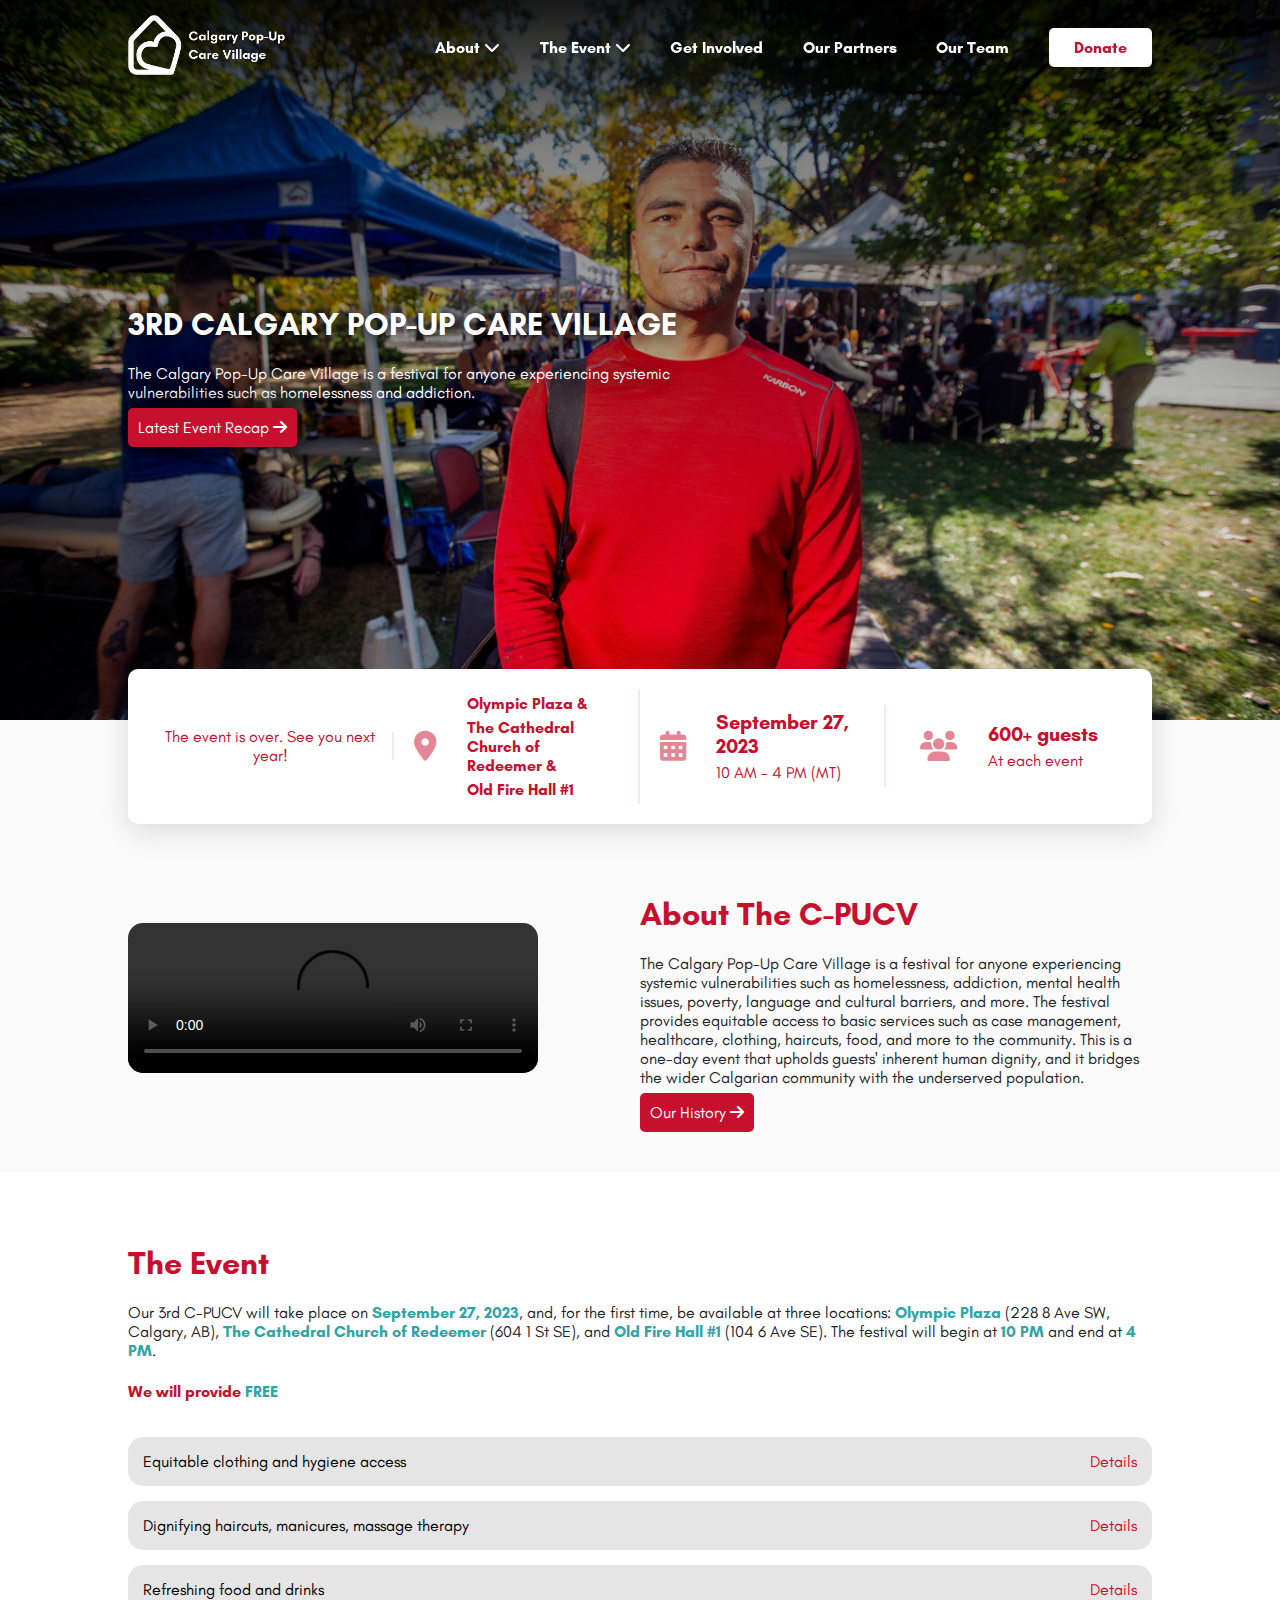
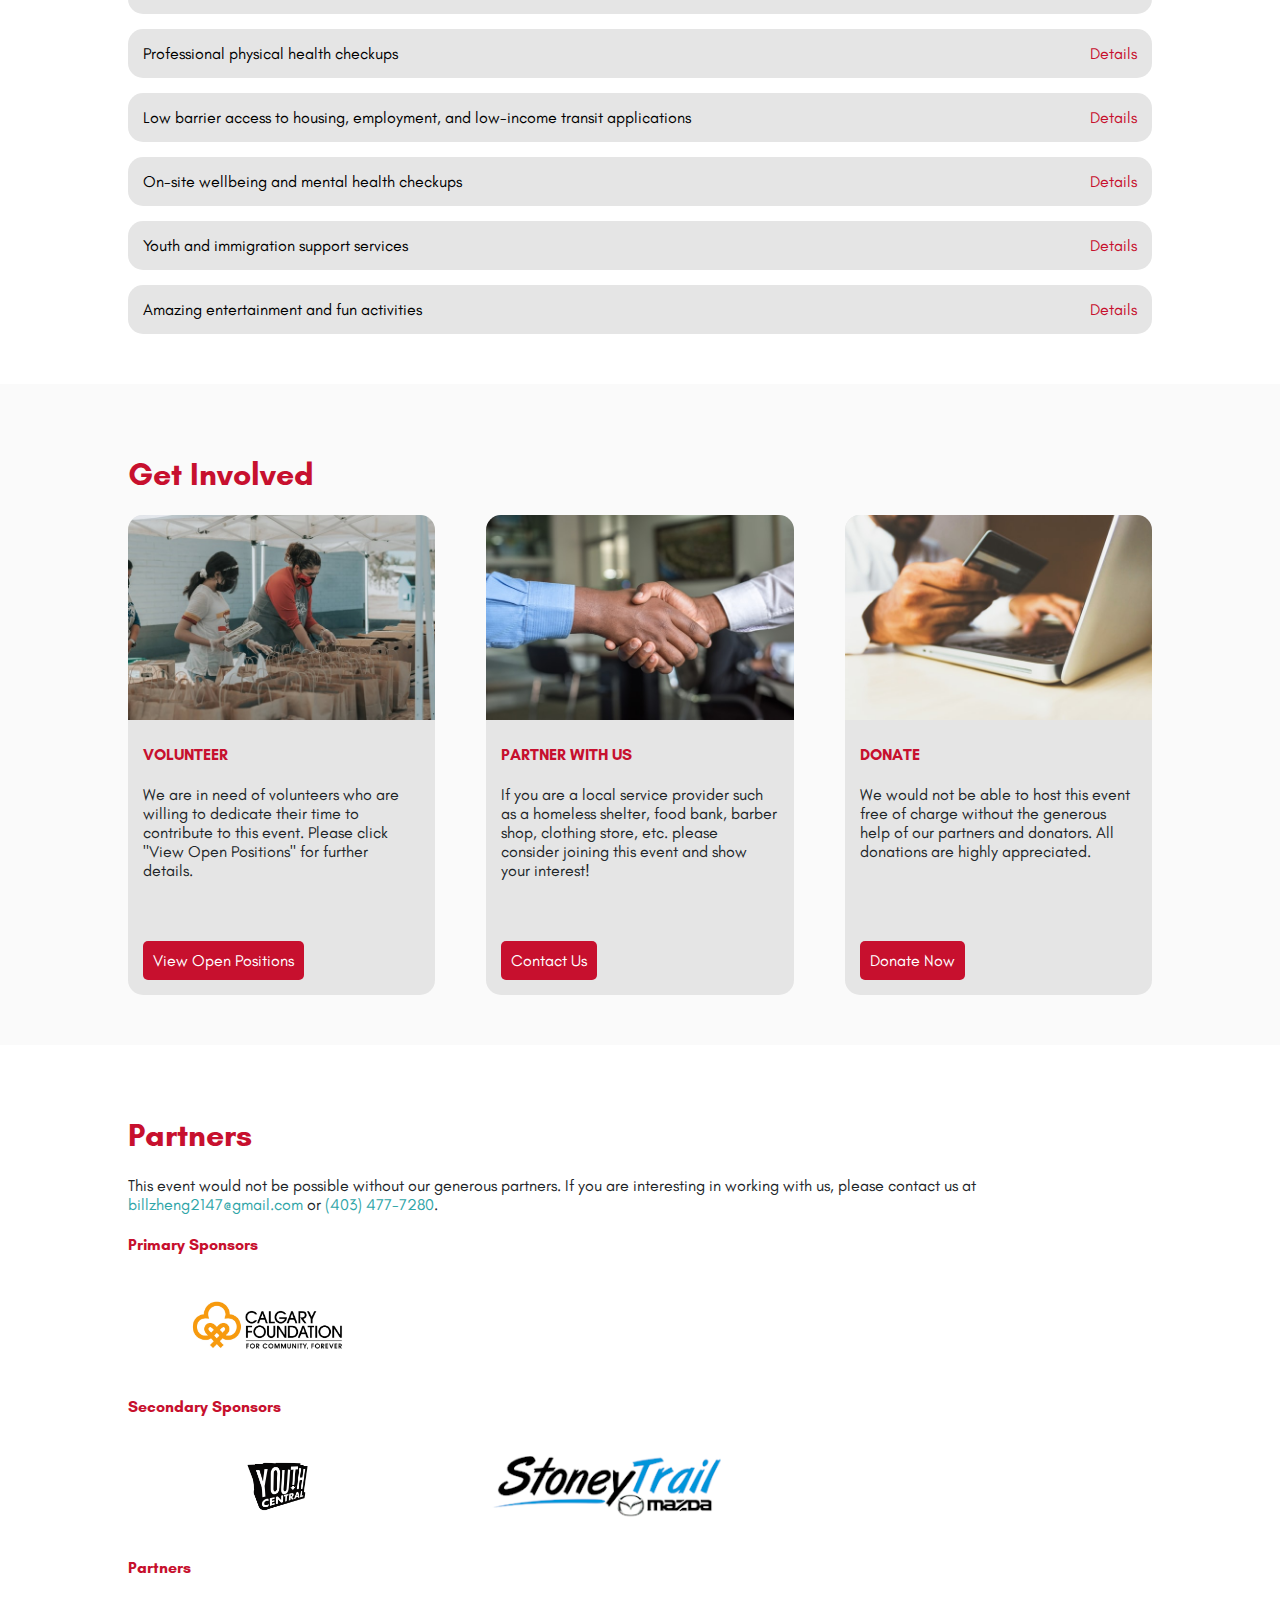
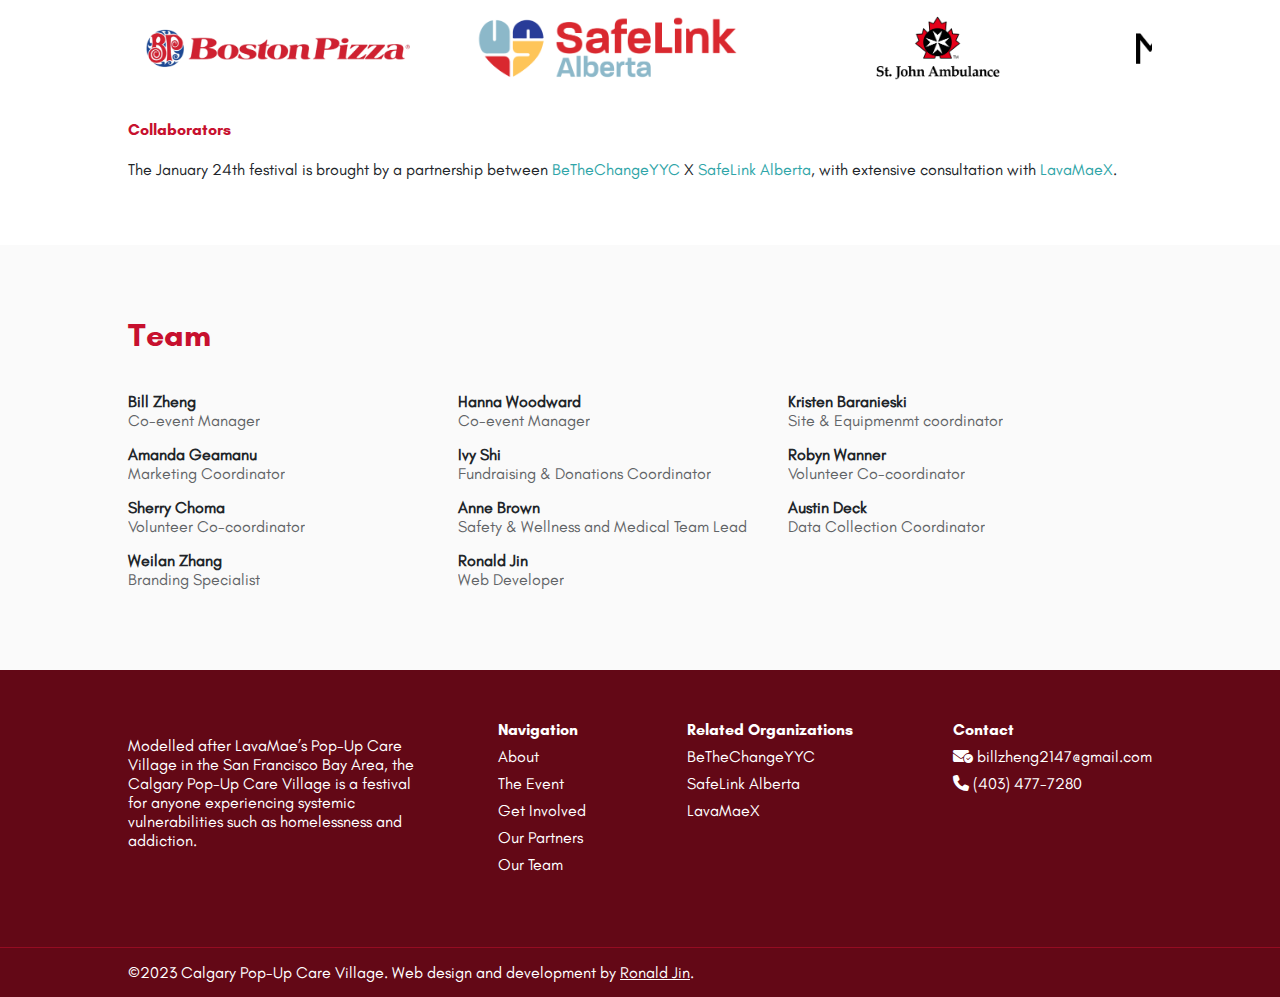
==== commit e08768a0: "change email to personal email" ====
--- a/index.html
+++ b/index.html
@@ -398,9 +398,9 @@
                     <p>You can contact us with any of the methods below.</p>
                     <div style="display: flex; flex-wrap: wrap;">
                         <a class="job-button" style="margin-bottom: 30px; margin-right: 15px;"
-                            href="mailto:bill.zheng@bethechangeyyc.org"><i
+                            href="mailto:billzheng2147@gmail.com"><i
                                 class="fa-solid fa-envelope-circle-check"></i>
-                            bill.zheng@bethechangeyyc.org</a>
+                            billzheng2147@gmail.com</a>
                         <a class="job-button" style="margin-bottom: 30px;" href="tel:403-477-7280"><i
                                 class="fa-solid fa-phone"></i> (403) 477-7280</a>
                     </div>
@@ -424,7 +424,7 @@
         <h1>Partners</h1>
         <p>This event would not be possible without our generous partners. If you are interesting in working with us,
             please contact us at <a class="link"
-                href="mailto:bill.zheng@bethechangeyyc.org">bill.zheng@bethechangeyyc.org</a> or <a class="link"
+                href="mailto:billzheng2147@gmail.com">billzheng2147@gmail.com</a> or <a class="link"
                 href="tel:403-477-7280">(403) 477-7280</a>.</p>
         <h4>Primary Sponsors</h4>
         <div class="swiper swiper1">
@@ -717,8 +717,8 @@
         <div>
             <span style="font-family: GlacialIndifference-B;">Contact</span>
             <ul>
-                <li><a href="mailto:bill.zheng@bethechangeyyc.org"><i class="fa-solid fa-envelope-circle-check"></i>
-                        bill.zheng@bethechangeyyc.org</a></li>
+                <li><a href="mailto:billzheng2147@gmail.com"><i class="fa-solid fa-envelope-circle-check"></i>
+                        billzheng2147@gmail.com</a></li>
                 <li><a href="tel:403-477-7280"><i class="fa-solid fa-phone"></i> (403) 477-7280</a></li>
             </ul>
         </div>
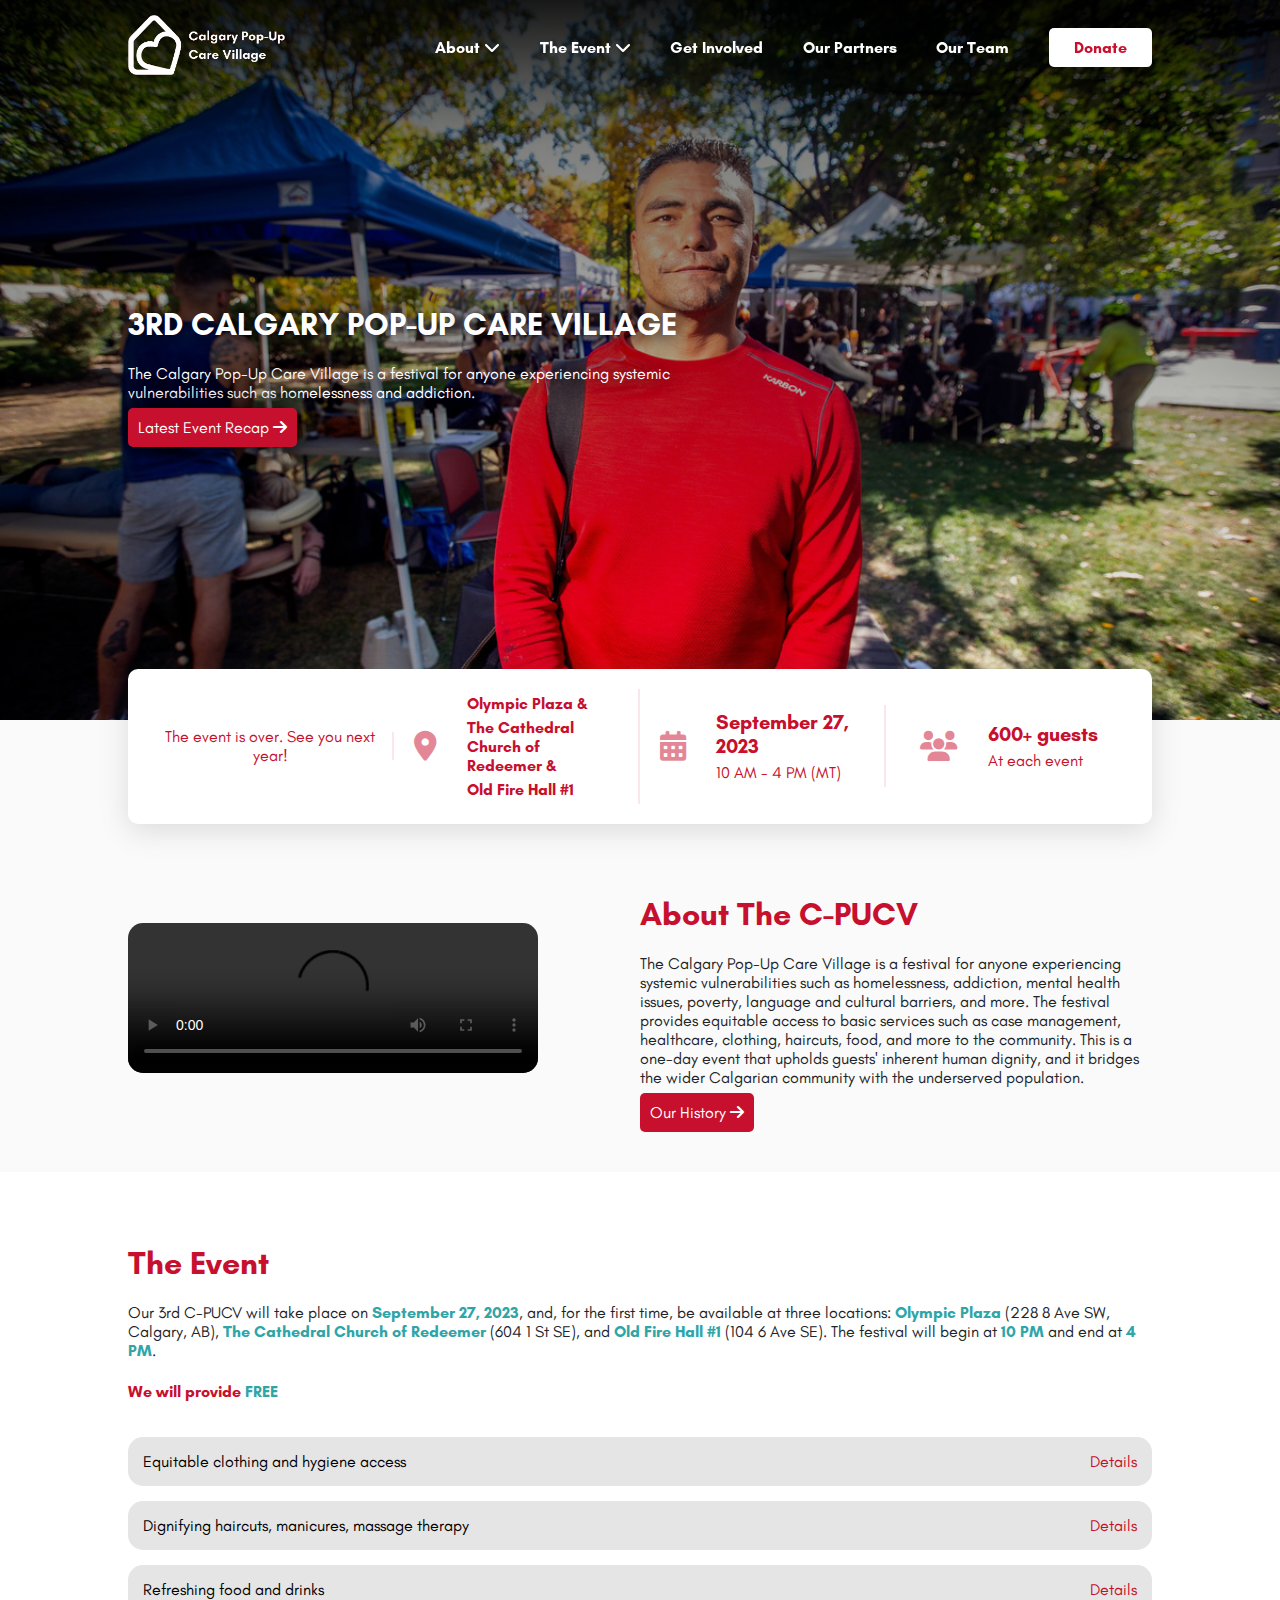
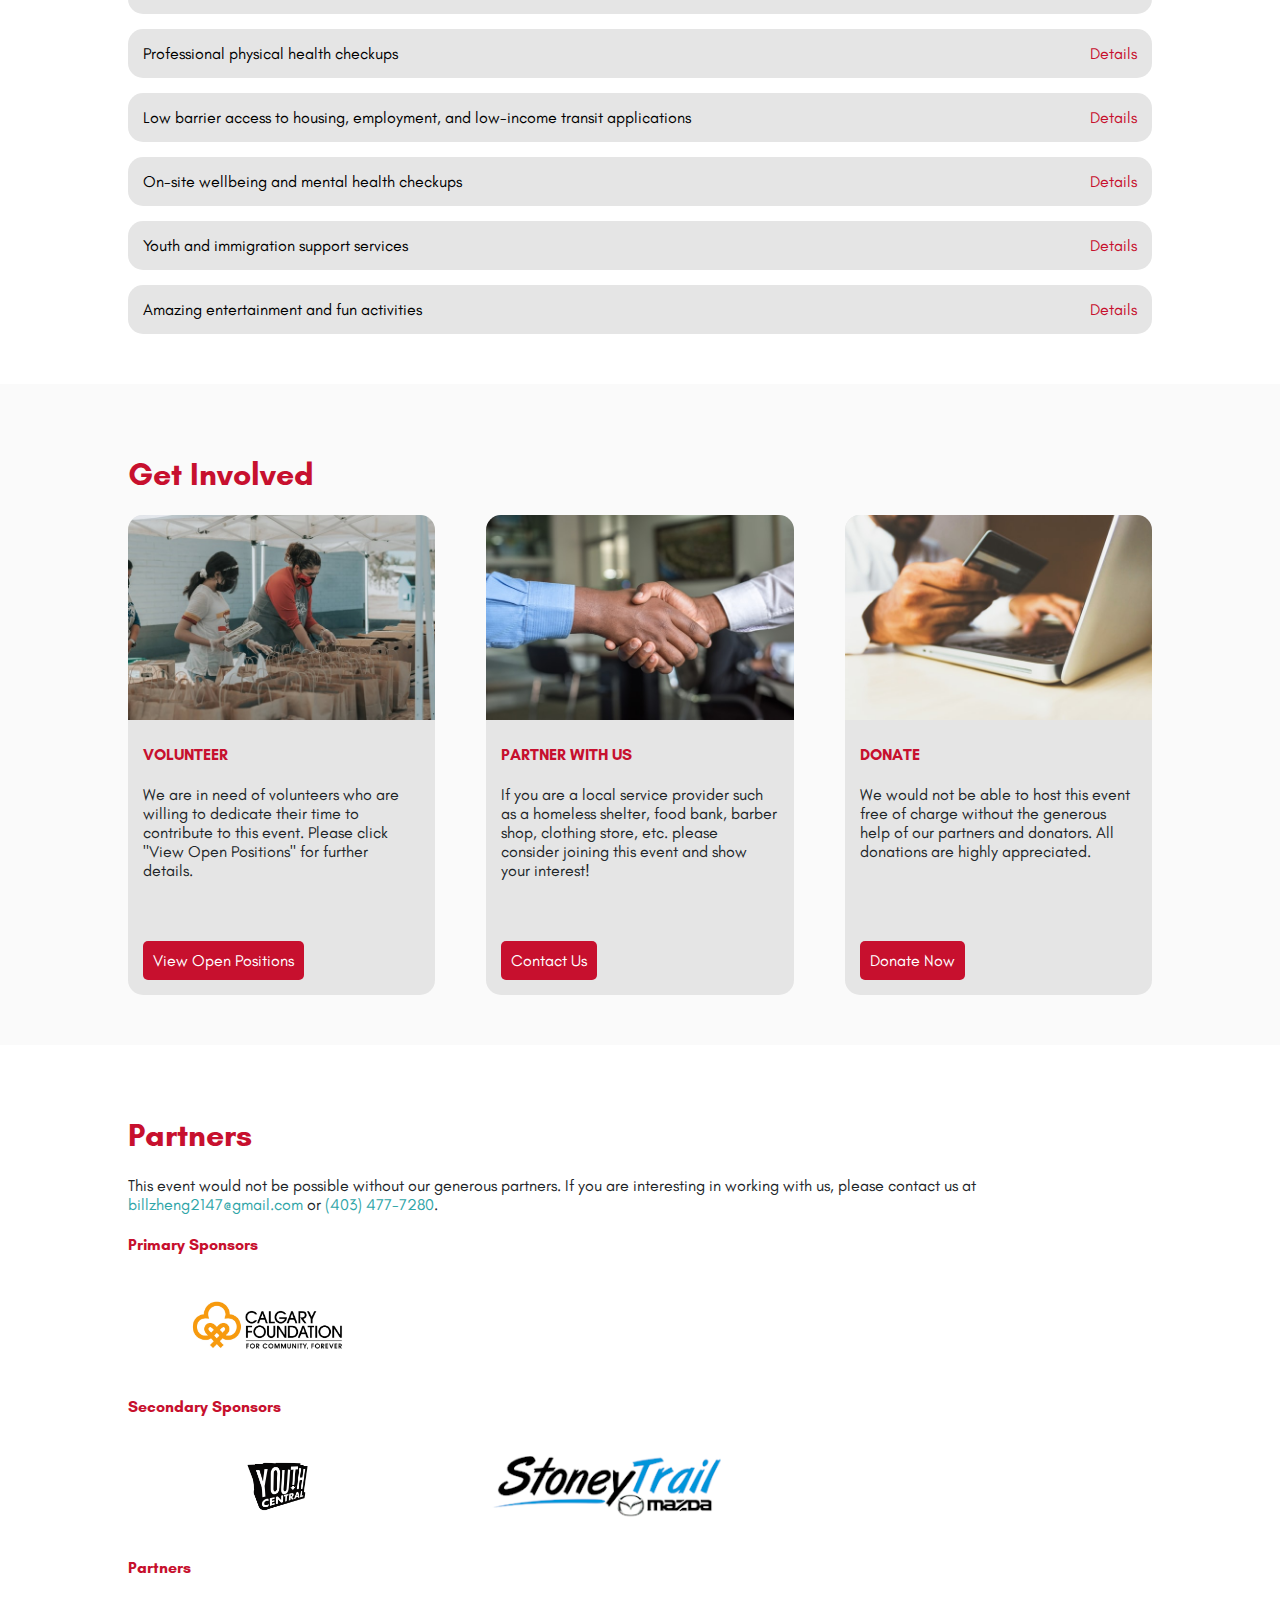
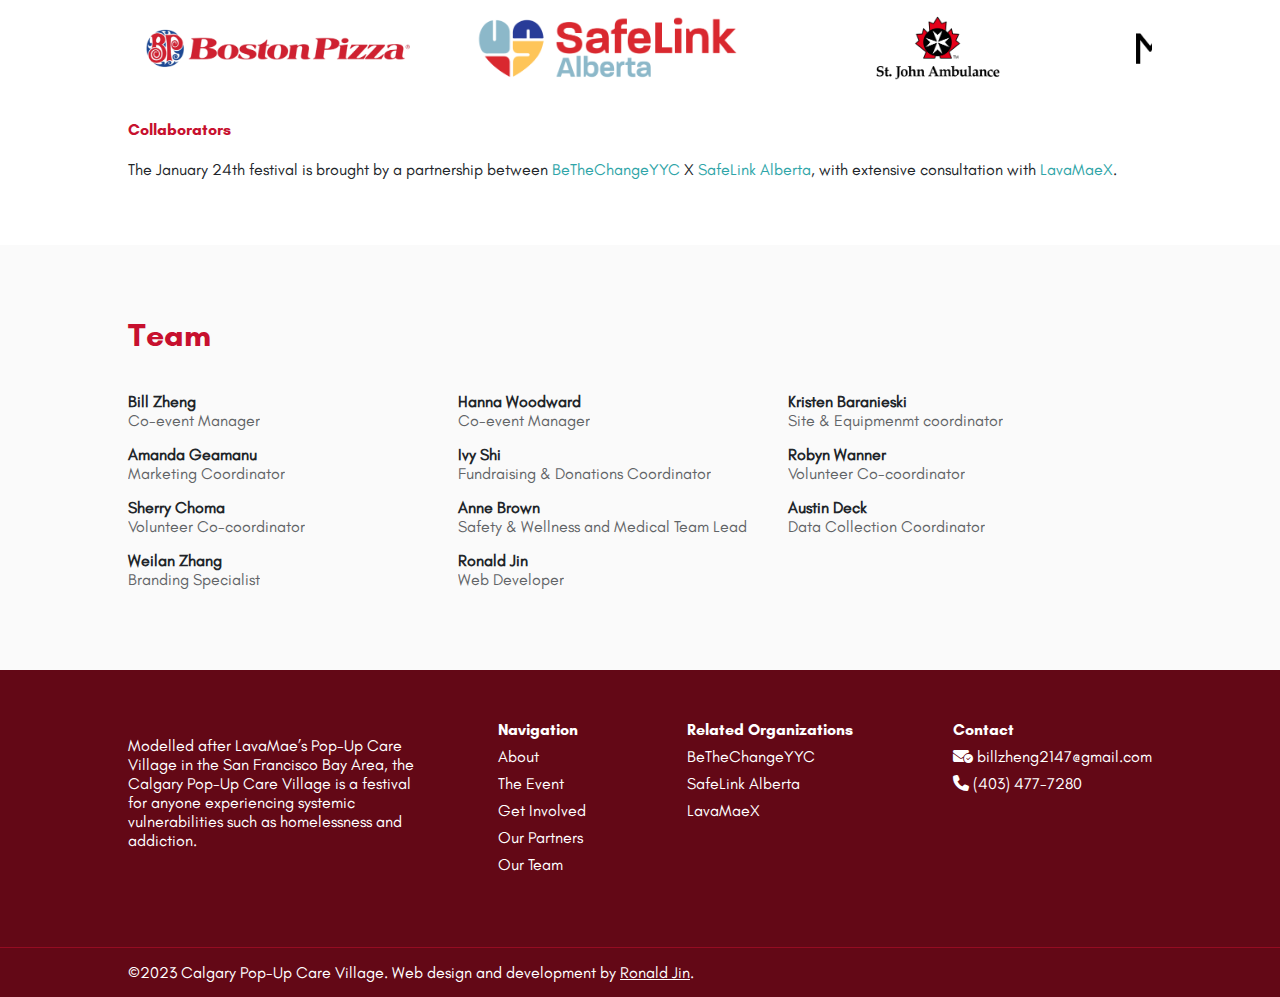
==== commit 79f40b23: "change donation link" ====
--- a/index.html
+++ b/index.html
@@ -54,7 +54,7 @@
             <a class="menu-item" href="/#team">
                 Our Team
             </a>
-            <a target="_blank" href="https://www.paypal.com/donate/?campaign_id=VTM8XFQFVV2RJ" class="donate-button"
+            <a target="_blank" href="https://www.paypal.com/donate/?hosted_button_id=277LGX498TX36" class="donate-button"
                 id="donate-button">
                 Donate
             </a>
@@ -97,7 +97,7 @@
         <a href="/#team">
             Our Team
         </a>
-        <a target="_blank" href="https://www.paypal.com/donate/?campaign_id=VTM8XFQFVV2RJ" class="donate-button">
+        <a target="_blank" href="https://www.paypal.com/donate/?hosted_button_id=277LGX498TX36" class="donate-button">
             Donate
         </a>
     </div>
